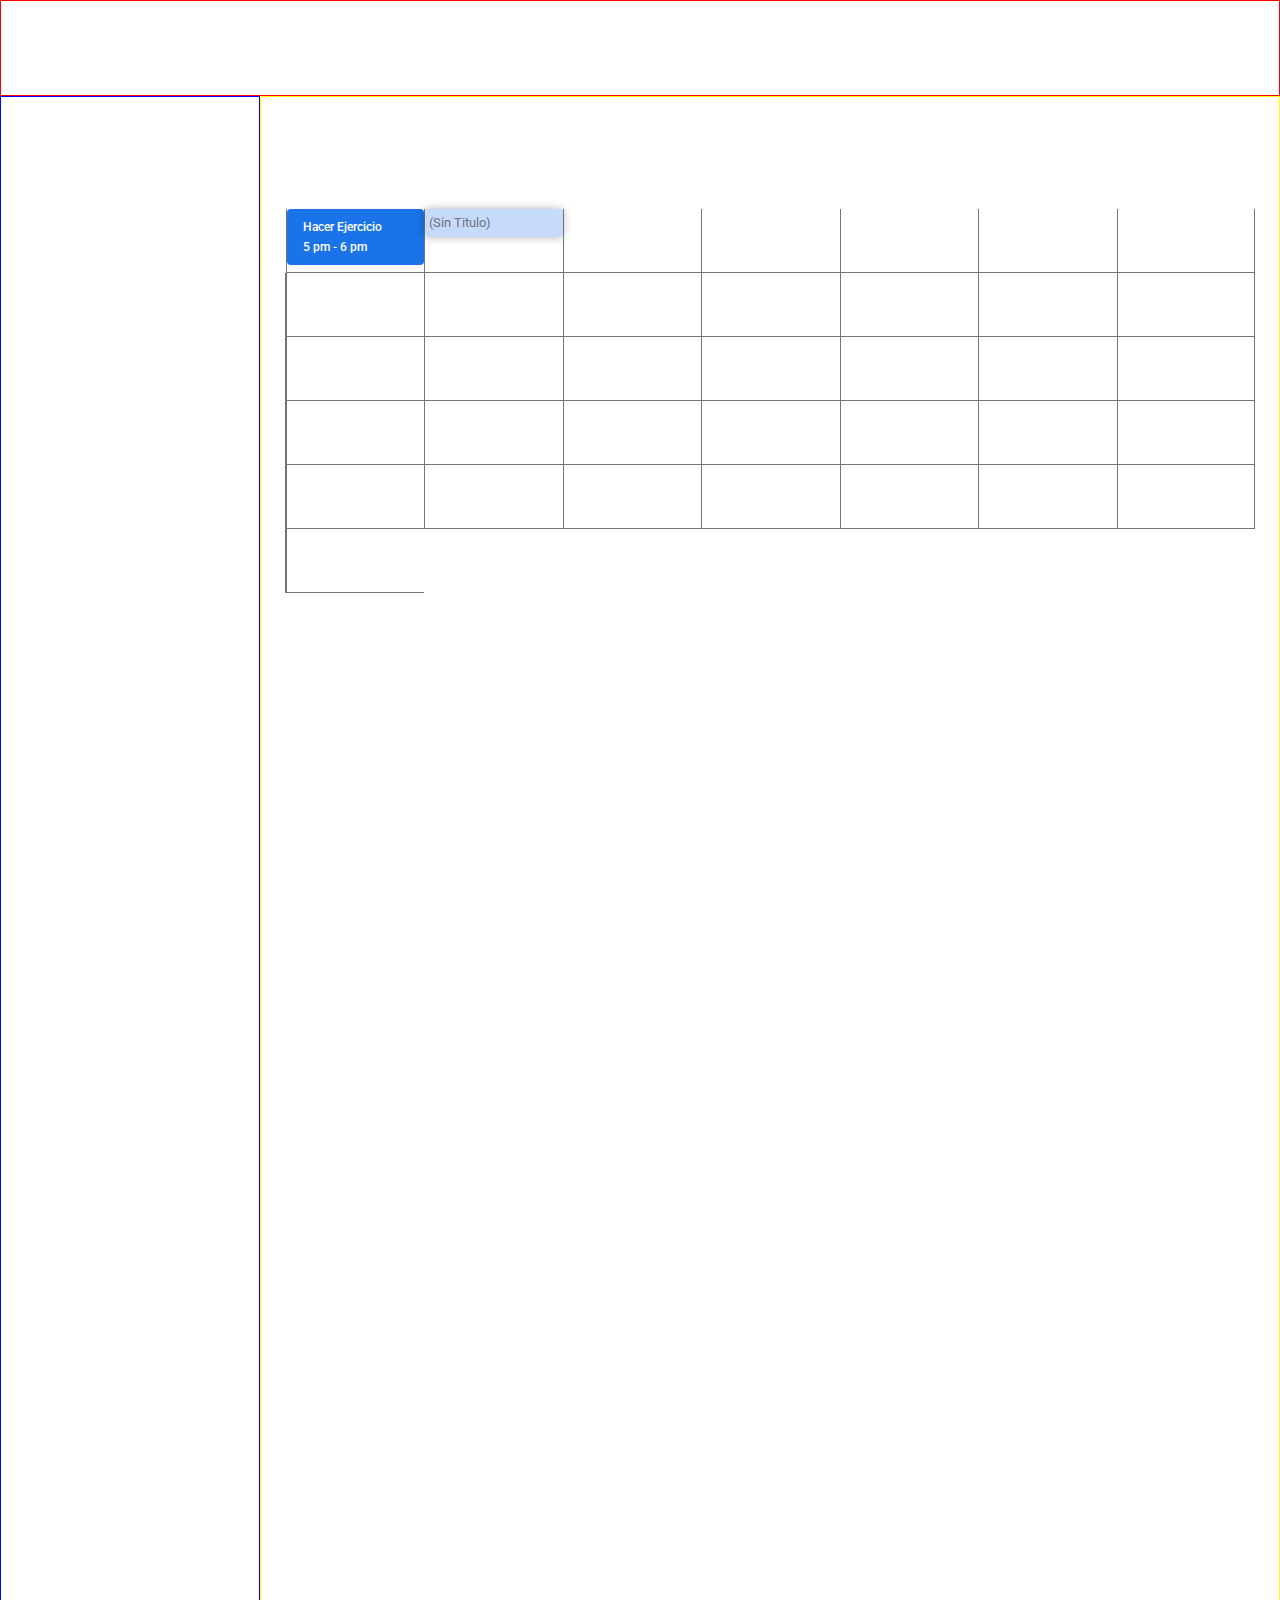
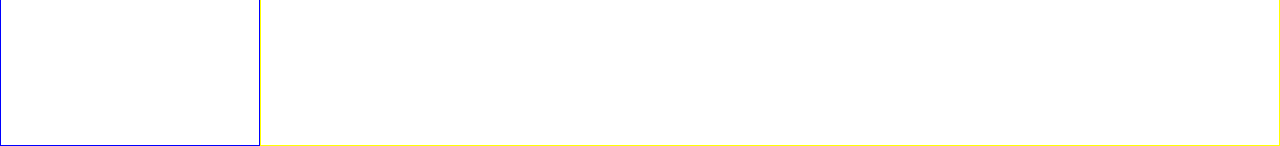
==== index.html @ 5b4d8d26 "rem" ====
<!DOCTYPE html>
<html lang="en">
<head>
  <meta charset="UTF-8">
  <meta http-equiv="X-UA-Compatible" content="IE=edge">
  <meta name="viewport" content="width=device-width, initial-scale=1.0">
  <link rel="stylesheet" href="./css/style.css">
  <link rel="preconnect" href="https://fonts.googleapis.com">
  <link rel="preconnect" href="https://fonts.gstatic.com" crossorigin>
  <link href="https://fonts.googleapis.com/css2?family=Roboto:wght@400;500&display=swap" rel="stylesheet">
  <title>Google Calendar</title>
</head>
<body>
  <div class="page">
    <header class="header"></header>
      <div class="sidebar"></div>
      <main class="calendar">
        <div class="calendar-week">
          <span></span><span></span><span></span><span></span><span></span><span></span><span></span><span></span>
          <span></span>
          <div class="taskCell">
            <div class="task" aria-label="Hacer ejercicios">
              <p>Hacer Ejercicio</p>
              <p>
                <time datetime="17:00">5 pm</time> - <time datetime="18:00"> 6 pm</time>
              </p>
            </div>
          </div>
          <div class="taskCell is-active"></div>
          <div class="taskCell"></div>
          <div class="taskCell"></div>
          <div class="taskCell"></div>
          <div class="taskCell"></div>
          <div class="taskCell"></div>
          <div class="taskCell"></div>
          <div class="taskCell"></div>
          <div class="taskCell"></div>
          <div class="taskCell"></div>
          <div class="taskCell"></div>
          <div class="taskCell"></div>
          <div class="taskCell"></div>
          <div class="taskCell"></div>
          <div class="taskCell"></div>
          <div class="taskCell"></div>
          <div class="taskCell"></div>
          <div class="taskCell"></div>
          <div class="taskCell"></div>
          <div class="taskCell"></div>
          <div class="taskCell"></div>
          <div class="taskCell"></div>
          <div class="taskCell"></div>
          <div class="taskCell"></div>
          <div class="taskCell"></div>
          <div class="taskCell"></div>
          <div class="taskCell"></div>
          <div class="taskCell"></div>
          <div class="taskCell"></div>
          <div class="taskCell"></div>
          <div class="taskCell"></div>
          <div class="taskCell"></div>
          <div class="taskCell"></div>
          <div class="taskCell"></div>
          <div class="taskCell"></div>
          <div class="taskCell"></div>
          <div class="taskCell"></div>
          <div class="taskCell"></div>
          <div class="taskCell"></div>
          <div class="taskCell"></div>
        </div>
      </main>
  </div>
</body>
</html>
---- css/style.css ----
@import url('./icons.css');
@import url('./page.css');
@import url('./global.css');
@import url('./calendar.css');
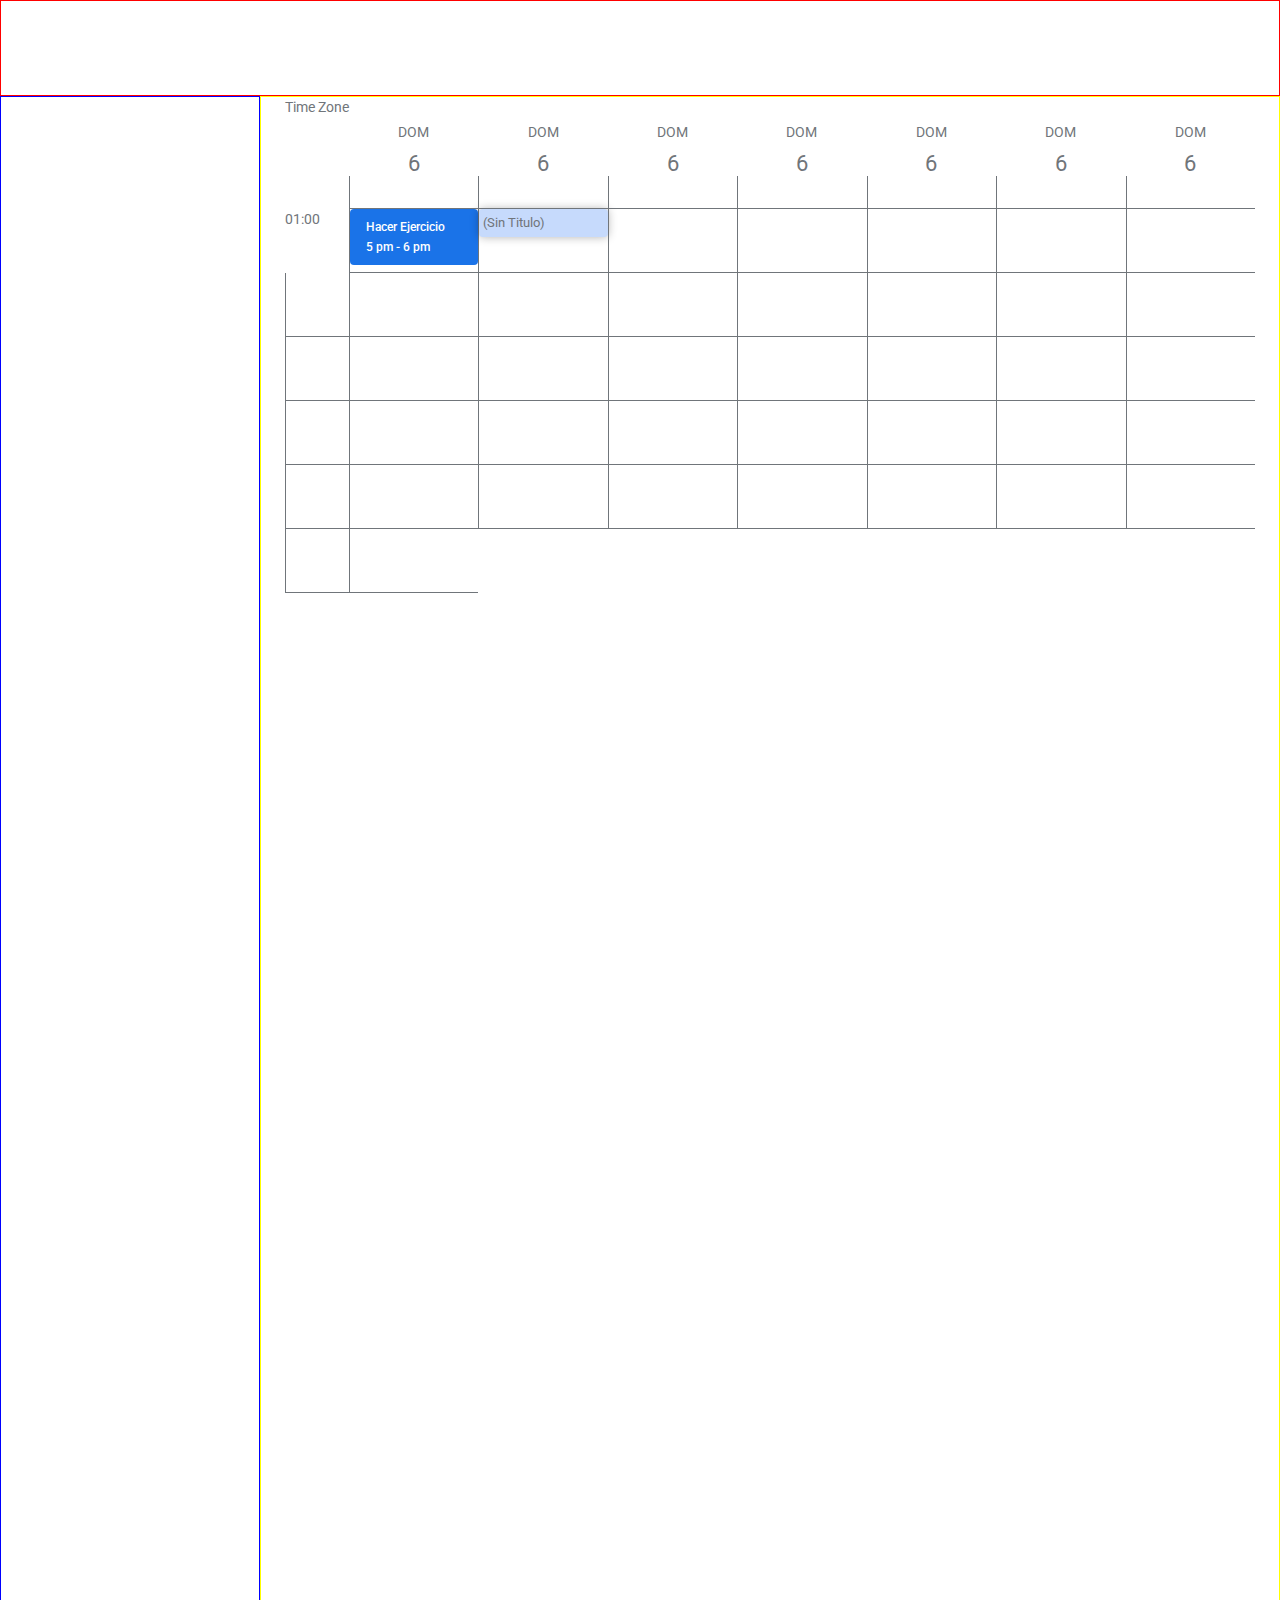
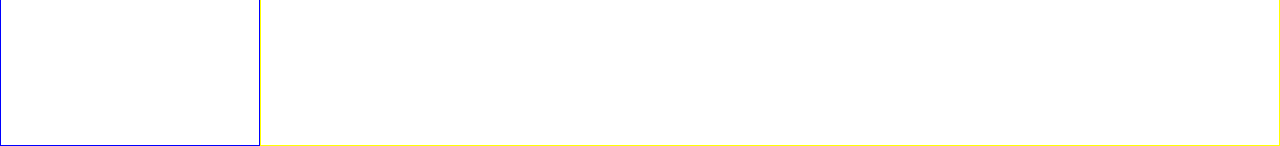
==== commit c98032dd: ":rocket:" ====
--- a/index.html
+++ b/index.html
@@ -16,9 +16,68 @@
       <div class="sidebar"></div>
       <main class="calendar">
         <div class="calendar-week">
-          <span></span><span></span><span></span><span></span><span></span><span></span><span></span><span></span>
-          <span></span>
-          <div class="taskCell">
+          <span>Time Zone</span>
+
+          <h2 class="calendarDay">
+            <a href="./calendar-by-day.html">
+              <time datetime="06-06-2021" aria-label="Domingo 06 de Junio">
+                <span>DOM</span> <br>
+                <span>6</span>
+              </time>
+            </a>
+          </h2>
+
+          <h2 class="calendarDay">
+            <a href="./calendar-by-day.html">
+              <time datetime="06-06-2021" aria-label="Domingo 06 de Junio">
+                <span>DOM</span> <br>
+                <span>6</span>
+              </time>
+            </a>
+          </h2>
+          <h2 class="calendarDay">
+            <a href="./calendar-by-day.html">
+              <time datetime="06-06-2021" aria-label="Domingo 06 de Junio">
+                <span>DOM</span> <br>
+                <span>6</span>
+              </time>
+            </a>
+          </h2>
+          <h2 class="calendarDay">
+            <a href="./calendar-by-day.html">
+              <time datetime="06-06-2021" aria-label="Domingo 06 de Junio">
+                <span>DOM</span> <br>
+                <span>6</span>
+              </time>
+            </a>
+          </h2>
+          <h2 class="calendarDay">
+            <a href="./calendar-by-day.html">
+              <time datetime="06-06-2021" aria-label="Domingo 06 de Junio">
+                <span>DOM</span> <br>
+                <span>6</span>
+              </time>
+            </a>
+          </h2>
+          <h2 class="calendarDay is">
+            <a href="./calendar-by-day.html">
+              <time datetime="06-06-2021" aria-label="Domingo 06 de Junio">
+                <span>DOM</span> <br>
+                <span>6</span>
+              </time>
+            </a>
+          </h2>
+          <h2 class="calendarDay">
+            <a href="./calendar-by-day.html">
+              <time datetime="06-06-2021" aria-label="Domingo 06 de Junio">
+                <span>DOM</span> <br>
+                <span>6</span>
+              </time>
+            </a>
+          </h2>
+
+          <span>01:00</span>
+          <div tabindex="0" class="taskCell">
             <div class="task" aria-label="Hacer ejercicios">
               <p>Hacer Ejercicio</p>
               <p>
--- a/css/style.css
+++ b/css/style.css
@@ -1,4 +1,4 @@
 @import url('./icons.css');
 @import url('./page.css');
 @import url('./global.css');
-@import url('./calendar.css');+@import url('./calendar.css');
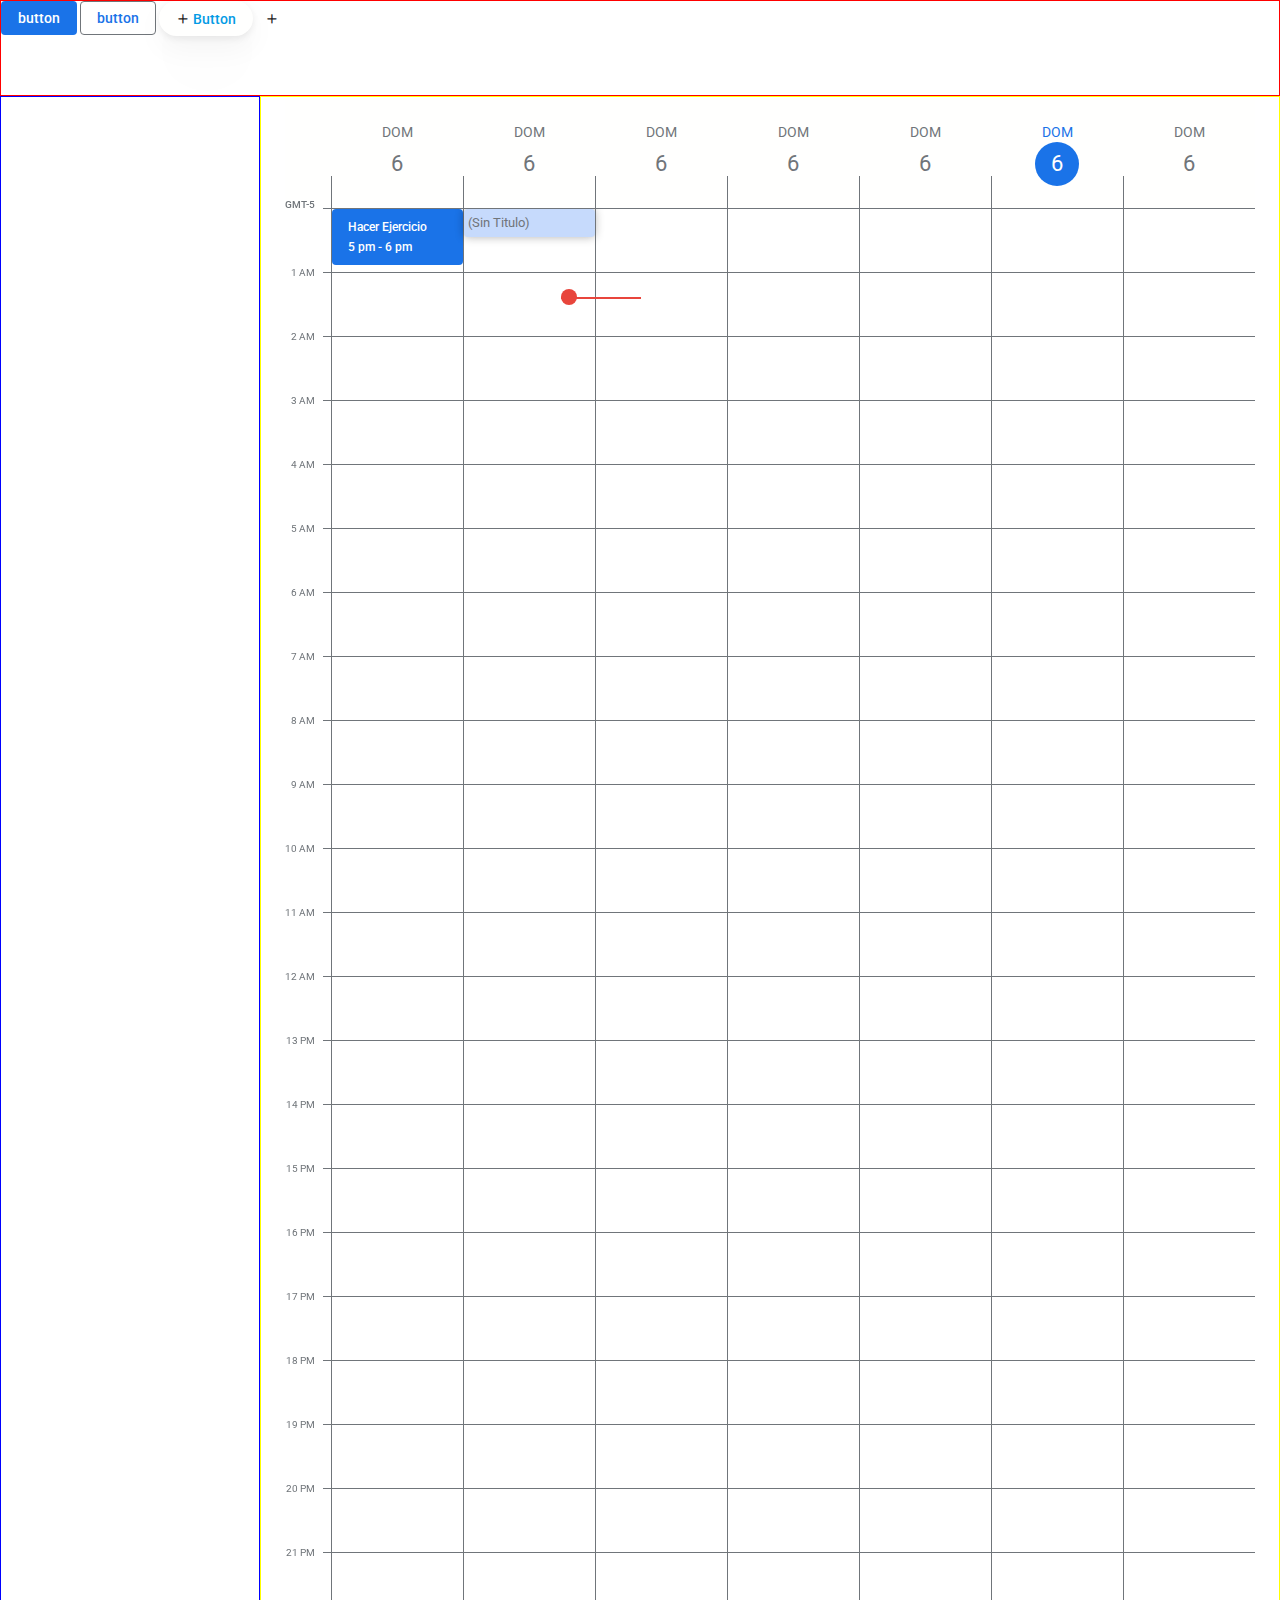
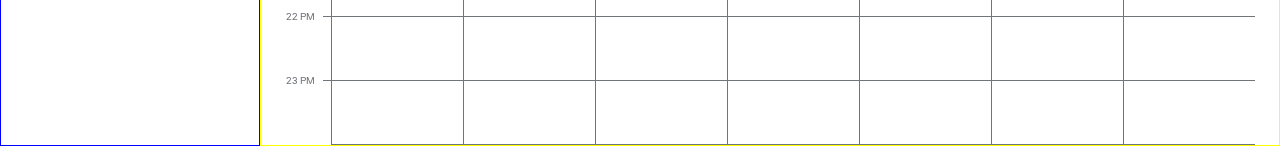
==== commit ec020358: ":seedling: button.css" ====
--- a/index.html
+++ b/index.html
@@ -12,11 +12,26 @@
 </head>
 <body>
   <div class="page">
-    <header class="header"></header>
+    <header class="header">
+      <button class="button is-primary">button</button>
+      <a class="button is-secondary" href="#">button</a>
+      <a class="button is-rounded  is-shwadown" href="#"> <i class="icon-plus"></i> <span>Button</span> </a>
+      <a class="button is-compact" href="#"><i class="icon-plus"></i></a>
+
+    </header>
       <div class="sidebar"></div>
       <main class="calendar">
+        <div class="current-time"></div>
         <div class="calendar-week">
-          <span>Time Zone</span>
+          <div class="timeZoneCell">GMT-5</div>
+          <h2 class="calendarDay">
+            <a href="./calendar-by-day.html">
+              <time datetime="06-06-2021" aria-label="Domingo 06 de Junio">
+                <span>DOM</span> <br>
+                <span>6</span>
+              </time>
+            </a>
+          </h2>
 
           <h2 class="calendarDay">
             <a href="./calendar-by-day.html">
@@ -26,57 +41,47 @@
               </time>
             </a>
           </h2>
-
-          <h2 class="calendarDay">
-            <a href="./calendar-by-day.html">
-              <time datetime="06-06-2021" aria-label="Domingo 06 de Junio">
-                <span>DOM</span> <br>
-                <span>6</span>
-              </time>
-            </a>
-          </h2>
-          <h2 class="calendarDay">
-            <a href="./calendar-by-day.html">
-              <time datetime="06-06-2021" aria-label="Domingo 06 de Junio">
-                <span>DOM</span> <br>
-                <span>6</span>
-              </time>
-            </a>
-          </h2>
-          <h2 class="calendarDay">
-            <a href="./calendar-by-day.html">
-              <time datetime="06-06-2021" aria-label="Domingo 06 de Junio">
-                <span>DOM</span> <br>
-                <span>6</span>
-              </time>
-            </a>
-          </h2>
-          <h2 class="calendarDay">
-            <a href="./calendar-by-day.html">
-              <time datetime="06-06-2021" aria-label="Domingo 06 de Junio">
-                <span>DOM</span> <br>
-                <span>6</span>
-              </time>
-            </a>
-          </h2>
-          <h2 class="calendarDay is">
-            <a href="./calendar-by-day.html">
-              <time datetime="06-06-2021" aria-label="Domingo 06 de Junio">
-                <span>DOM</span> <br>
-                <span>6</span>
-              </time>
-            </a>
-          </h2>
-          <h2 class="calendarDay">
-            <a href="./calendar-by-day.html">
-              <time datetime="06-06-2021" aria-label="Domingo 06 de Junio">
-                <span>DOM</span> <br>
-                <span>6</span>
-              </time>
-            </a>
-          </h2>
-
-          <span>01:00</span>
+          <h2 class="calendarDay">
+            <a href="./calendar-by-day.html">
+              <time datetime="06-06-2021" aria-label="Domingo 06 de Junio">
+                <span>DOM</span> <br>
+                <span>6</span>
+              </time>
+            </a>
+          </h2>
+          <h2 class="calendarDay">
+            <a href="./calendar-by-day.html">
+              <time datetime="06-06-2021" aria-label="Domingo 06 de Junio">
+                <span>DOM</span> <br>
+                <span>6</span>
+              </time>
+            </a>
+          </h2>
+          <h2 class="calendarDay">
+            <a href="./calendar-by-day.html">
+              <time datetime="06-06-2021" aria-label="Domingo 06 de Junio">
+                <span>DOM</span> <br>
+                <span>6</span>
+              </time>
+            </a>
+          </h2>
+          <h2 class="calendarDay is-selected">
+            <a href="./calendar-by-day.html">
+              <time datetime="06-06-2021" aria-label="Domingo 06 de Junio">
+                <span>DOM</span> <br>
+                <span>6</span>
+              </time>
+            </a>
+          </h2>
+          <h2 class="calendarDay">
+            <a href="./calendar-by-day.html">
+              <time datetime="06-06-2021" aria-label="Domingo 06 de Junio">
+                <span>DOM</span> <br>
+                <span>6</span>
+              </time>
+            </a>
+          </h2>
+          <span class="hourCell"></span>
           <div tabindex="0" class="taskCell">
             <div class="task" aria-label="Hacer ejercicios">
               <p>Hacer Ejercicio</p>
@@ -91,33 +96,183 @@
           <div class="taskCell"></div>
           <div class="taskCell"></div>
           <div class="taskCell"></div>
-          <div class="taskCell"></div>
-          <div class="taskCell"></div>
-          <div class="taskCell"></div>
-          <div class="taskCell"></div>
-          <div class="taskCell"></div>
-          <div class="taskCell"></div>
-          <div class="taskCell"></div>
-          <div class="taskCell"></div>
-          <div class="taskCell"></div>
-          <div class="taskCell"></div>
-          <div class="taskCell"></div>
-          <div class="taskCell"></div>
-          <div class="taskCell"></div>
-          <div class="taskCell"></div>
-          <div class="taskCell"></div>
-          <div class="taskCell"></div>
-          <div class="taskCell"></div>
-          <div class="taskCell"></div>
-          <div class="taskCell"></div>
-          <div class="taskCell"></div>
-          <div class="taskCell"></div>
-          <div class="taskCell"></div>
-          <div class="taskCell"></div>
-          <div class="taskCell"></div>
-          <div class="taskCell"></div>
-          <div class="taskCell"></div>
-          <div class="taskCell"></div>
+          <span class="hourCell">1 AM</span>
+          <div class="taskCell"></div>
+          <div class="taskCell"></div>
+          <div class="taskCell"></div>
+          <div class="taskCell"></div>
+          <div class="taskCell"></div>
+          <div class="taskCell"></div>
+          <div class="taskCell"></div>
+          <span class="hourCell">2 AM</span>
+          <div class="taskCell"></div>
+          <div class="taskCell"></div>
+          <div class="taskCell"></div>
+          <div class="taskCell"></div>
+          <div class="taskCell"></div>
+          <div class="taskCell"></div>
+          <div class="taskCell"></div>
+          <span class="hourCell">3 AM</span>
+          <div class="taskCell"></div>
+          <div class="taskCell"></div>
+          <div class="taskCell"></div>
+          <div class="taskCell"></div>
+          <div class="taskCell"></div>
+          <div class="taskCell"></div>
+          <div class="taskCell"></div>
+          <span class="hourCell">4 AM</span>
+          <div class="taskCell"></div>
+          <div class="taskCell"></div>
+          <div class="taskCell"></div>
+          <div class="taskCell"></div>
+          <div class="taskCell"></div>
+          <div class="taskCell"></div>
+          <div class="taskCell"></div>
+          <span class="hourCell">5 AM</span>
+          <div class="taskCell"></div>
+          <div class="taskCell"></div>
+          <div class="taskCell"></div>
+          <div class="taskCell"></div>
+          <div class="taskCell"></div>
+          <div class="taskCell"></div>
+          <div class="taskCell"></div>
+          <span class="hourCell">6 AM</span>
+          <div class="taskCell"></div>
+          <div class="taskCell"></div>
+          <div class="taskCell"></div>
+          <div class="taskCell"></div>
+          <div class="taskCell"></div>
+          <div class="taskCell"></div>
+          <div class="taskCell"></div>
+          <span class="hourCell">7 AM</span>
+          <div class="taskCell"></div>
+          <div class="taskCell"></div>
+          <div class="taskCell"></div>
+          <div class="taskCell"></div>
+          <div class="taskCell"></div>
+          <div class="taskCell"></div>
+          <div class="taskCell"></div>
+          <span class="hourCell">8 AM</span>
+          <div class="taskCell"></div>
+          <div class="taskCell"></div>
+          <div class="taskCell"></div>
+          <div class="taskCell"></div>
+          <div class="taskCell"></div>
+          <div class="taskCell"></div>
+          <div class="taskCell"></div>
+          <span class="hourCell">9 AM</span>
+          <div class="taskCell"></div>
+          <div class="taskCell"></div>
+          <div class="taskCell"></div>
+          <div class="taskCell"></div>
+          <div class="taskCell"></div>
+          <div class="taskCell"></div>
+          <div class="taskCell"></div>
+          <span class="hourCell">10 AM</span>
+          <div class="taskCell"></div>
+          <div class="taskCell"></div>
+          <div class="taskCell"></div>
+          <div class="taskCell"></div>
+          <div class="taskCell"></div>
+          <div class="taskCell"></div>
+          <div class="taskCell"></div>
+          <span class="hourCell">11 AM</span>
+          <div class="taskCell"></div>
+          <div class="taskCell"></div>
+          <div class="taskCell"></div>
+          <div class="taskCell"></div>
+          <div class="taskCell"></div>
+          <div class="taskCell"></div>
+          <div class="taskCell"></div>
+          <span class="hourCell">12 AM</span>
+          <div class="taskCell"></div>
+          <div class="taskCell"></div>
+          <div class="taskCell"></div>
+          <div class="taskCell"></div>
+          <div class="taskCell"></div>
+          <div class="taskCell"></div>
+          <div class="taskCell"></div>
+          <span class="hourCell">13 PM</span>
+          <div class="taskCell"></div>
+          <div class="taskCell"></div>
+          <div class="taskCell"></div>
+          <div class="taskCell"></div>
+          <div class="taskCell"></div>
+          <div class="taskCell"></div>
+          <div class="taskCell"></div>
+          <span class="hourCell">14 PM</span>
+          <div class="taskCell"></div>
+          <div class="taskCell"></div>
+          <div class="taskCell"></div>
+          <div class="taskCell"></div>
+          <div class="taskCell"></div>
+          <div class="taskCell"></div>
+          <div class="taskCell"></div>
+          <span class="hourCell">15 PM</span>
+          <div class="taskCell"></div>
+          <div class="taskCell"></div>
+          <div class="taskCell"></div>
+          <div class="taskCell"></div>
+          <div class="taskCell"></div>
+          <div class="taskCell"></div>
+          <div class="taskCell"></div>
+          <span class="hourCell">16 PM</span>
+          <div class="taskCell"></div>
+          <div class="taskCell"></div>
+          <div class="taskCell"></div>
+          <div class="taskCell"></div>
+          <div class="taskCell"></div>
+          <div class="taskCell"></div>
+          <div class="taskCell"></div>
+          <span class="hourCell">17 PM</span>
+          <div class="taskCell"></div>
+          <div class="taskCell"></div>
+          <div class="taskCell"></div>
+          <div class="taskCell"></div>
+          <div class="taskCell"></div>
+          <div class="taskCell"></div>
+          <div class="taskCell"></div>
+          <span class="hourCell">18 PM</span>
+          <div class="taskCell"></div>
+          <div class="taskCell"></div>
+          <div class="taskCell"></div>
+          <div class="taskCell"></div>
+          <div class="taskCell"></div>
+          <div class="taskCell"></div>
+          <div class="taskCell"></div>
+          <span class="hourCell">19 PM</span>
+          <div class="taskCell"></div>
+          <div class="taskCell"></div>
+          <div class="taskCell"></div>
+          <div class="taskCell"></div>
+          <div class="taskCell"></div>
+          <div class="taskCell"></div>
+          <div class="taskCell"></div>
+          <span class="hourCell">20 PM</span>
+          <div class="taskCell"></div>
+          <div class="taskCell"></div>
+          <div class="taskCell"></div>
+          <div class="taskCell"></div>
+          <div class="taskCell"></div>
+          <div class="taskCell"></div>
+          <div class="taskCell"></div>
+          <span class="hourCell">21 PM</span>
+          <div class="taskCell"></div>
+          <div class="taskCell"></div>
+          <div class="taskCell"></div>
+          <div class="taskCell"></div>
+          <div class="taskCell"></div>
+          <div class="taskCell"></div>
+          <div class="taskCell"></div>
+          <span class="hourCell">22 PM</span>
+          <div class="taskCell"></div>
+          <div class="taskCell"></div>
+          <div class="taskCell"></div>
+          <div class="taskCell"></div>
+          <div class="taskCell"></div>
+          <div class="taskCell"></div>
+          <div class="taskCell"></div>
+          <span class="hourCell">23 PM</span>
           <div class="taskCell"></div>
           <div class="taskCell"></div>
           <div class="taskCell"></div>
--- a/css/style.css
+++ b/css/style.css
@@ -2,3 +2,7 @@
 @import url('./page.css');
 @import url('./global.css');
 @import url('./calendar.css');
+@import url('./timeZoneCell.css');
+@import url('./hourCell.css');
+@import url('./current-time.css');
+@import url('./button.css');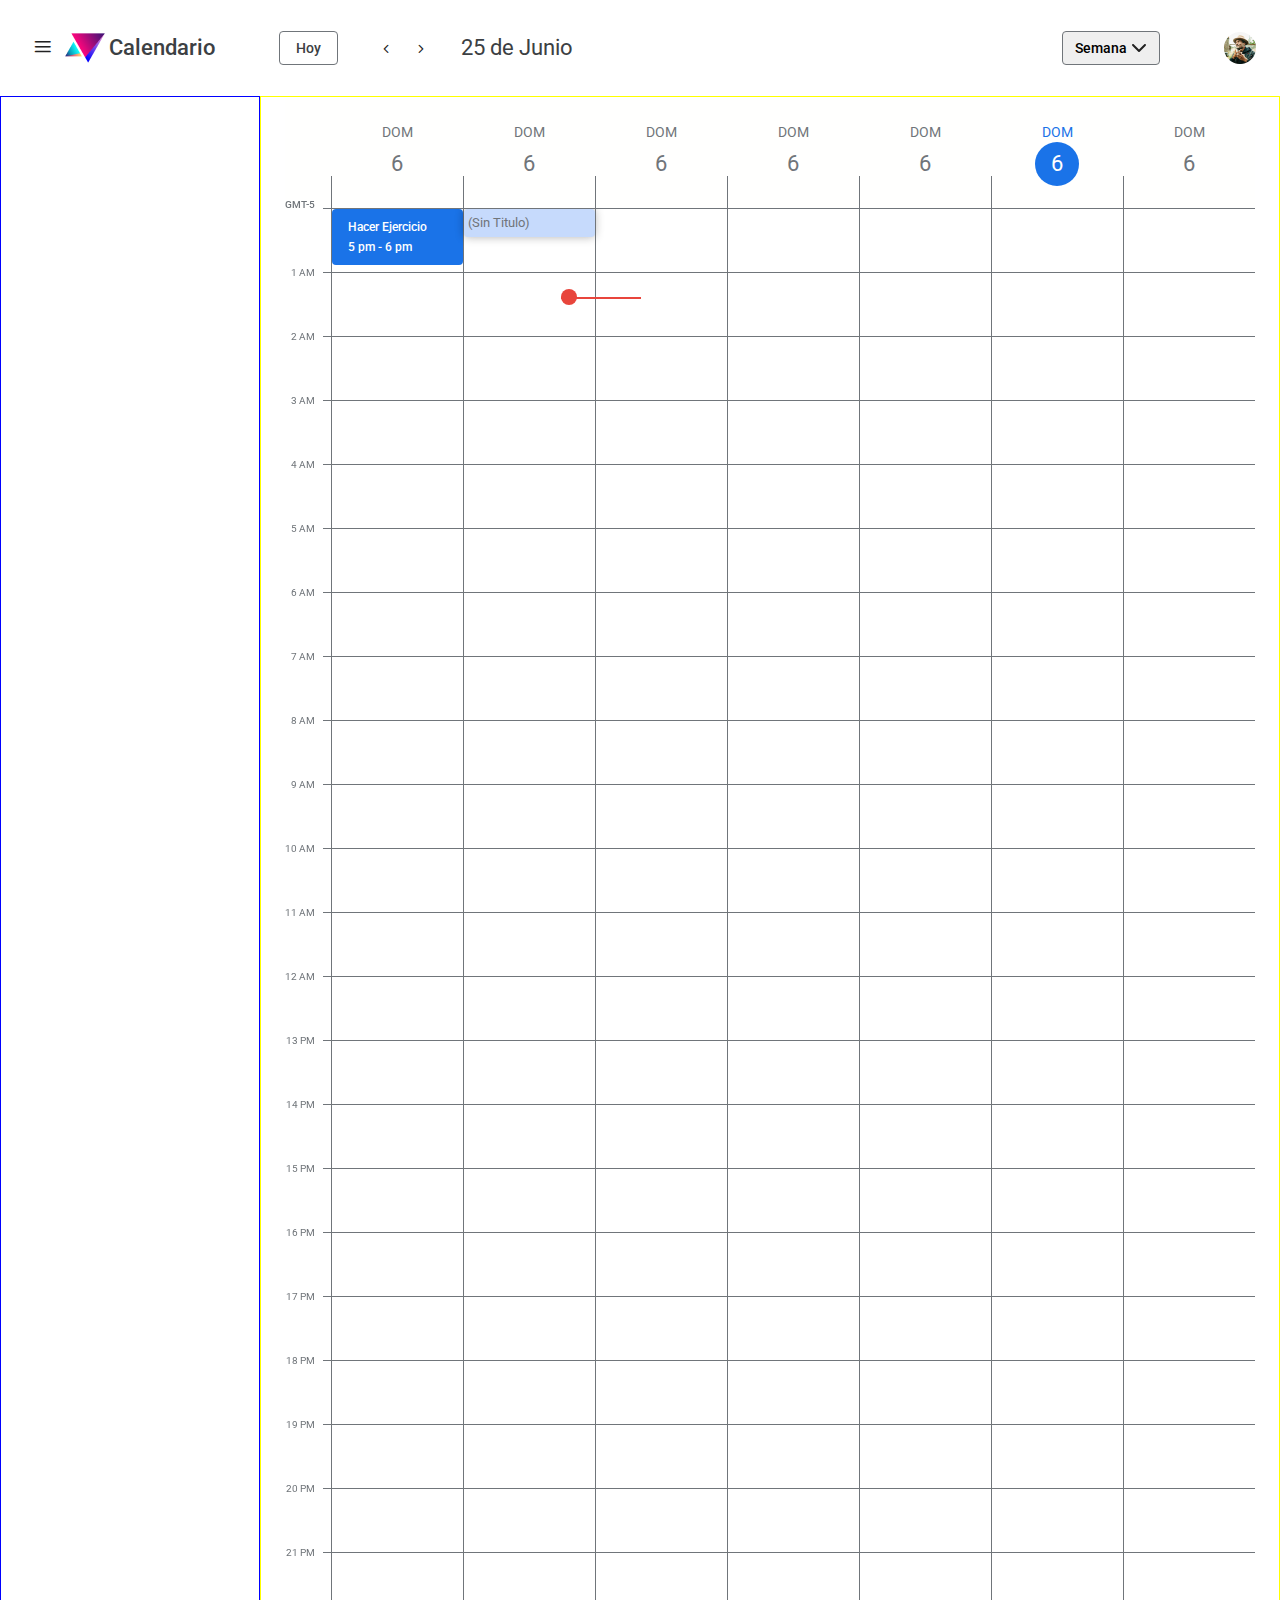
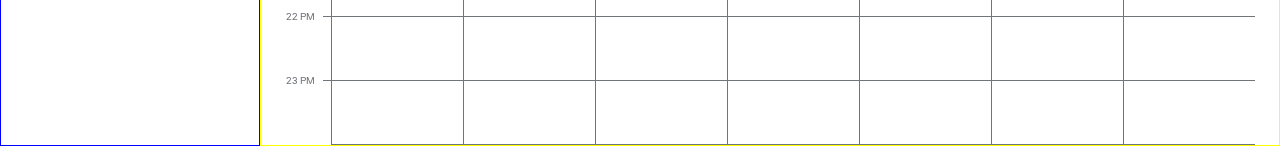
==== commit 6e0f79fe: ":bento: add header with flexbox" ====
--- a/index.html
+++ b/index.html
@@ -1,5 +1,6 @@
 <!DOCTYPE html>
 <html lang="en">
+
 <head>
   <meta charset="UTF-8">
   <meta http-equiv="X-UA-Compatible" content="IE=edge">
@@ -10,278 +11,309 @@
   <link href="https://fonts.googleapis.com/css2?family=Roboto:wght@400;500&display=swap" rel="stylesheet">
   <title>Google Calendar</title>
 </head>
+
 <body>
   <div class="page">
     <header class="header">
-      <button class="button is-primary">button</button>
-      <a class="button is-secondary" href="#">button</a>
-      <a class="button is-rounded  is-shwadown" href="#"> <i class="icon-plus"></i> <span>Button</span> </a>
-      <a class="button is-compact" href="#"><i class="icon-plus"></i></a>
-
-    </header>
-      <div class="sidebar"></div>
-      <main class="calendar">
-        <div class="current-time"></div>
-        <div class="calendar-week">
-          <div class="timeZoneCell">GMT-5</div>
-          <h2 class="calendarDay">
-            <a href="./calendar-by-day.html">
-              <time datetime="06-06-2021" aria-label="Domingo 06 de Junio">
-                <span>DOM</span> <br>
-                <span>6</span>
-              </time>
-            </a>
-          </h2>
-
-          <h2 class="calendarDay">
-            <a href="./calendar-by-day.html">
-              <time datetime="06-06-2021" aria-label="Domingo 06 de Junio">
-                <span>DOM</span> <br>
-                <span>6</span>
-              </time>
-            </a>
-          </h2>
-          <h2 class="calendarDay">
-            <a href="./calendar-by-day.html">
-              <time datetime="06-06-2021" aria-label="Domingo 06 de Junio">
-                <span>DOM</span> <br>
-                <span>6</span>
-              </time>
-            </a>
-          </h2>
-          <h2 class="calendarDay">
-            <a href="./calendar-by-day.html">
-              <time datetime="06-06-2021" aria-label="Domingo 06 de Junio">
-                <span>DOM</span> <br>
-                <span>6</span>
-              </time>
-            </a>
-          </h2>
-          <h2 class="calendarDay">
-            <a href="./calendar-by-day.html">
-              <time datetime="06-06-2021" aria-label="Domingo 06 de Junio">
-                <span>DOM</span> <br>
-                <span>6</span>
-              </time>
-            </a>
-          </h2>
-          <h2 class="calendarDay is-selected">
-            <a href="./calendar-by-day.html">
-              <time datetime="06-06-2021" aria-label="Domingo 06 de Junio">
-                <span>DOM</span> <br>
-                <span>6</span>
-              </time>
-            </a>
-          </h2>
-          <h2 class="calendarDay">
-            <a href="./calendar-by-day.html">
-              <time datetime="06-06-2021" aria-label="Domingo 06 de Junio">
-                <span>DOM</span> <br>
-                <span>6</span>
-              </time>
-            </a>
-          </h2>
-          <span class="hourCell"></span>
-          <div tabindex="0" class="taskCell">
-            <div class="task" aria-label="Hacer ejercicios">
-              <p>Hacer Ejercicio</p>
-              <p>
-                <time datetime="17:00">5 pm</time> - <time datetime="18:00"> 6 pm</time>
-              </p>
+         <div class="header-calendar-1">
+          <div class="calendar-1">
+            <button class="button is-compact"><i class="icon-hamburguer-button"></i></button>
+            <img src="./icons/logo.png" aria-current="Page" aria-label="Calendar" tabindex="-1" alt="logo de la web">
+            <h2 class="calendar-text"> Calendario</h2>
+          </div>
+
+          <div class="calendar-1-1">
+            <a class="button is-secondary" href="#">Hoy</a>
+            <div class="calendar-status">
+              <span class="calendar-status-navigation">
+                <a href="" class="button is-compact" aria-label="Siguiente semana"><i aria-hidden="true"
+                    class="icon-chevron-left">
+                  </i></a>
+                <a href="" class="button is-compact" aria-label="Semana anterior"><i aria-hidden="true"
+                    class="icon-chevron-right">
+                  </i></a>
+              </span>
+              <time class="calendar-status-actual" datetime="25-06-2021">25 de Junio</time>
             </div>
           </div>
-          <div class="taskCell is-active"></div>
-          <div class="taskCell"></div>
-          <div class="taskCell"></div>
-          <div class="taskCell"></div>
-          <div class="taskCell"></div>
-          <div class="taskCell"></div>
-          <span class="hourCell">1 AM</span>
-          <div class="taskCell"></div>
-          <div class="taskCell"></div>
-          <div class="taskCell"></div>
-          <div class="taskCell"></div>
-          <div class="taskCell"></div>
-          <div class="taskCell"></div>
-          <div class="taskCell"></div>
-          <span class="hourCell">2 AM</span>
-          <div class="taskCell"></div>
-          <div class="taskCell"></div>
-          <div class="taskCell"></div>
-          <div class="taskCell"></div>
-          <div class="taskCell"></div>
-          <div class="taskCell"></div>
-          <div class="taskCell"></div>
-          <span class="hourCell">3 AM</span>
-          <div class="taskCell"></div>
-          <div class="taskCell"></div>
-          <div class="taskCell"></div>
-          <div class="taskCell"></div>
-          <div class="taskCell"></div>
-          <div class="taskCell"></div>
-          <div class="taskCell"></div>
-          <span class="hourCell">4 AM</span>
-          <div class="taskCell"></div>
-          <div class="taskCell"></div>
-          <div class="taskCell"></div>
-          <div class="taskCell"></div>
-          <div class="taskCell"></div>
-          <div class="taskCell"></div>
-          <div class="taskCell"></div>
-          <span class="hourCell">5 AM</span>
-          <div class="taskCell"></div>
-          <div class="taskCell"></div>
-          <div class="taskCell"></div>
-          <div class="taskCell"></div>
-          <div class="taskCell"></div>
-          <div class="taskCell"></div>
-          <div class="taskCell"></div>
-          <span class="hourCell">6 AM</span>
-          <div class="taskCell"></div>
-          <div class="taskCell"></div>
-          <div class="taskCell"></div>
-          <div class="taskCell"></div>
-          <div class="taskCell"></div>
-          <div class="taskCell"></div>
-          <div class="taskCell"></div>
-          <span class="hourCell">7 AM</span>
-          <div class="taskCell"></div>
-          <div class="taskCell"></div>
-          <div class="taskCell"></div>
-          <div class="taskCell"></div>
-          <div class="taskCell"></div>
-          <div class="taskCell"></div>
-          <div class="taskCell"></div>
-          <span class="hourCell">8 AM</span>
-          <div class="taskCell"></div>
-          <div class="taskCell"></div>
-          <div class="taskCell"></div>
-          <div class="taskCell"></div>
-          <div class="taskCell"></div>
-          <div class="taskCell"></div>
-          <div class="taskCell"></div>
-          <span class="hourCell">9 AM</span>
-          <div class="taskCell"></div>
-          <div class="taskCell"></div>
-          <div class="taskCell"></div>
-          <div class="taskCell"></div>
-          <div class="taskCell"></div>
-          <div class="taskCell"></div>
-          <div class="taskCell"></div>
-          <span class="hourCell">10 AM</span>
-          <div class="taskCell"></div>
-          <div class="taskCell"></div>
-          <div class="taskCell"></div>
-          <div class="taskCell"></div>
-          <div class="taskCell"></div>
-          <div class="taskCell"></div>
-          <div class="taskCell"></div>
-          <span class="hourCell">11 AM</span>
-          <div class="taskCell"></div>
-          <div class="taskCell"></div>
-          <div class="taskCell"></div>
-          <div class="taskCell"></div>
-          <div class="taskCell"></div>
-          <div class="taskCell"></div>
-          <div class="taskCell"></div>
-          <span class="hourCell">12 AM</span>
-          <div class="taskCell"></div>
-          <div class="taskCell"></div>
-          <div class="taskCell"></div>
-          <div class="taskCell"></div>
-          <div class="taskCell"></div>
-          <div class="taskCell"></div>
-          <div class="taskCell"></div>
-          <span class="hourCell">13 PM</span>
-          <div class="taskCell"></div>
-          <div class="taskCell"></div>
-          <div class="taskCell"></div>
-          <div class="taskCell"></div>
-          <div class="taskCell"></div>
-          <div class="taskCell"></div>
-          <div class="taskCell"></div>
-          <span class="hourCell">14 PM</span>
-          <div class="taskCell"></div>
-          <div class="taskCell"></div>
-          <div class="taskCell"></div>
-          <div class="taskCell"></div>
-          <div class="taskCell"></div>
-          <div class="taskCell"></div>
-          <div class="taskCell"></div>
-          <span class="hourCell">15 PM</span>
-          <div class="taskCell"></div>
-          <div class="taskCell"></div>
-          <div class="taskCell"></div>
-          <div class="taskCell"></div>
-          <div class="taskCell"></div>
-          <div class="taskCell"></div>
-          <div class="taskCell"></div>
-          <span class="hourCell">16 PM</span>
-          <div class="taskCell"></div>
-          <div class="taskCell"></div>
-          <div class="taskCell"></div>
-          <div class="taskCell"></div>
-          <div class="taskCell"></div>
-          <div class="taskCell"></div>
-          <div class="taskCell"></div>
-          <span class="hourCell">17 PM</span>
-          <div class="taskCell"></div>
-          <div class="taskCell"></div>
-          <div class="taskCell"></div>
-          <div class="taskCell"></div>
-          <div class="taskCell"></div>
-          <div class="taskCell"></div>
-          <div class="taskCell"></div>
-          <span class="hourCell">18 PM</span>
-          <div class="taskCell"></div>
-          <div class="taskCell"></div>
-          <div class="taskCell"></div>
-          <div class="taskCell"></div>
-          <div class="taskCell"></div>
-          <div class="taskCell"></div>
-          <div class="taskCell"></div>
-          <span class="hourCell">19 PM</span>
-          <div class="taskCell"></div>
-          <div class="taskCell"></div>
-          <div class="taskCell"></div>
-          <div class="taskCell"></div>
-          <div class="taskCell"></div>
-          <div class="taskCell"></div>
-          <div class="taskCell"></div>
-          <span class="hourCell">20 PM</span>
-          <div class="taskCell"></div>
-          <div class="taskCell"></div>
-          <div class="taskCell"></div>
-          <div class="taskCell"></div>
-          <div class="taskCell"></div>
-          <div class="taskCell"></div>
-          <div class="taskCell"></div>
-          <span class="hourCell">21 PM</span>
-          <div class="taskCell"></div>
-          <div class="taskCell"></div>
-          <div class="taskCell"></div>
-          <div class="taskCell"></div>
-          <div class="taskCell"></div>
-          <div class="taskCell"></div>
-          <div class="taskCell"></div>
-          <span class="hourCell">22 PM</span>
-          <div class="taskCell"></div>
-          <div class="taskCell"></div>
-          <div class="taskCell"></div>
-          <div class="taskCell"></div>
-          <div class="taskCell"></div>
-          <div class="taskCell"></div>
-          <div class="taskCell"></div>
-          <span class="hourCell">23 PM</span>
-          <div class="taskCell"></div>
-          <div class="taskCell"></div>
-          <div class="taskCell"></div>
-          <div class="taskCell"></div>
-          <div class="taskCell"></div>
-          <div class="taskCell"></div>
-          <div class="taskCell"></div>
+         </div>
+
+
+        <div class="calendar-group-2">
+          <select class="select" name="" id="">
+            <option value="" selected>Semana</option>
+            <option value="">Dia</option>
+          </select>
+          <img src="./icons/user.png" alt="">
         </div>
-      </main>
+
+
+
+    </header>
+    <div class="sidebar"></div>
+    <main class="calendar">
+      <div class="current-time"></div>
+      <div class="calendar-week">
+        <div class="timeZoneCell">GMT-5</div>
+        <h2 class="calendarDay">
+          <a href="./calendar-by-day.html">
+            <time datetime="06-06-2021" aria-label="Domingo 06 de Junio">
+              <span>DOM</span> <br>
+              <span>6</span>
+            </time>
+          </a>
+        </h2>
+
+        <h2 class="calendarDay">
+          <a href="./calendar-by-day.html">
+            <time datetime="06-06-2021" aria-label="Domingo 06 de Junio">
+              <span>DOM</span> <br>
+              <span>6</span>
+            </time>
+          </a>
+        </h2>
+        <h2 class="calendarDay">
+          <a href="./calendar-by-day.html">
+            <time datetime="06-06-2021" aria-label="Domingo 06 de Junio">
+              <span>DOM</span> <br>
+              <span>6</span>
+            </time>
+          </a>
+        </h2>
+        <h2 class="calendarDay">
+          <a href="./calendar-by-day.html">
+            <time datetime="06-06-2021" aria-label="Domingo 06 de Junio">
+              <span>DOM</span> <br>
+              <span>6</span>
+            </time>
+          </a>
+        </h2>
+        <h2 class="calendarDay">
+          <a href="./calendar-by-day.html">
+            <time datetime="06-06-2021" aria-label="Domingo 06 de Junio">
+              <span>DOM</span> <br>
+              <span>6</span>
+            </time>
+          </a>
+        </h2>
+        <h2 class="calendarDay is-selected">
+          <a href="./calendar-by-day.html">
+            <time datetime="06-06-2021" aria-label="Domingo 06 de Junio">
+              <span>DOM</span> <br>
+              <span>6</span>
+            </time>
+          </a>
+        </h2>
+        <h2 class="calendarDay">
+          <a href="./calendar-by-day.html">
+            <time datetime="06-06-2021" aria-label="Domingo 06 de Junio">
+              <span>DOM</span> <br>
+              <span>6</span>
+            </time>
+          </a>
+        </h2>
+        <span class="hourCell"></span>
+        <div tabindex="0" class="taskCell">
+          <div class="task" aria-label="Hacer ejercicios">
+            <p>Hacer Ejercicio</p>
+            <p>
+              <time datetime="17:00">5 pm</time> - <time datetime="18:00"> 6 pm</time>
+            </p>
+          </div>
+        </div>
+        <div class="taskCell is-active"></div>
+        <div class="taskCell"></div>
+        <div class="taskCell"></div>
+        <div class="taskCell"></div>
+        <div class="taskCell"></div>
+        <div class="taskCell"></div>
+        <span class="hourCell">1 AM</span>
+        <div class="taskCell"></div>
+        <div class="taskCell"></div>
+        <div class="taskCell"></div>
+        <div class="taskCell"></div>
+        <div class="taskCell"></div>
+        <div class="taskCell"></div>
+        <div class="taskCell"></div>
+        <span class="hourCell">2 AM</span>
+        <div class="taskCell"></div>
+        <div class="taskCell"></div>
+        <div class="taskCell"></div>
+        <div class="taskCell"></div>
+        <div class="taskCell"></div>
+        <div class="taskCell"></div>
+        <div class="taskCell"></div>
+        <span class="hourCell">3 AM</span>
+        <div class="taskCell"></div>
+        <div class="taskCell"></div>
+        <div class="taskCell"></div>
+        <div class="taskCell"></div>
+        <div class="taskCell"></div>
+        <div class="taskCell"></div>
+        <div class="taskCell"></div>
+        <span class="hourCell">4 AM</span>
+        <div class="taskCell"></div>
+        <div class="taskCell"></div>
+        <div class="taskCell"></div>
+        <div class="taskCell"></div>
+        <div class="taskCell"></div>
+        <div class="taskCell"></div>
+        <div class="taskCell"></div>
+        <span class="hourCell">5 AM</span>
+        <div class="taskCell"></div>
+        <div class="taskCell"></div>
+        <div class="taskCell"></div>
+        <div class="taskCell"></div>
+        <div class="taskCell"></div>
+        <div class="taskCell"></div>
+        <div class="taskCell"></div>
+        <span class="hourCell">6 AM</span>
+        <div class="taskCell"></div>
+        <div class="taskCell"></div>
+        <div class="taskCell"></div>
+        <div class="taskCell"></div>
+        <div class="taskCell"></div>
+        <div class="taskCell"></div>
+        <div class="taskCell"></div>
+        <span class="hourCell">7 AM</span>
+        <div class="taskCell"></div>
+        <div class="taskCell"></div>
+        <div class="taskCell"></div>
+        <div class="taskCell"></div>
+        <div class="taskCell"></div>
+        <div class="taskCell"></div>
+        <div class="taskCell"></div>
+        <span class="hourCell">8 AM</span>
+        <div class="taskCell"></div>
+        <div class="taskCell"></div>
+        <div class="taskCell"></div>
+        <div class="taskCell"></div>
+        <div class="taskCell"></div>
+        <div class="taskCell"></div>
+        <div class="taskCell"></div>
+        <span class="hourCell">9 AM</span>
+        <div class="taskCell"></div>
+        <div class="taskCell"></div>
+        <div class="taskCell"></div>
+        <div class="taskCell"></div>
+        <div class="taskCell"></div>
+        <div class="taskCell"></div>
+        <div class="taskCell"></div>
+        <span class="hourCell">10 AM</span>
+        <div class="taskCell"></div>
+        <div class="taskCell"></div>
+        <div class="taskCell"></div>
+        <div class="taskCell"></div>
+        <div class="taskCell"></div>
+        <div class="taskCell"></div>
+        <div class="taskCell"></div>
+        <span class="hourCell">11 AM</span>
+        <div class="taskCell"></div>
+        <div class="taskCell"></div>
+        <div class="taskCell"></div>
+        <div class="taskCell"></div>
+        <div class="taskCell"></div>
+        <div class="taskCell"></div>
+        <div class="taskCell"></div>
+        <span class="hourCell">12 AM</span>
+        <div class="taskCell"></div>
+        <div class="taskCell"></div>
+        <div class="taskCell"></div>
+        <div class="taskCell"></div>
+        <div class="taskCell"></div>
+        <div class="taskCell"></div>
+        <div class="taskCell"></div>
+        <span class="hourCell">13 PM</span>
+        <div class="taskCell"></div>
+        <div class="taskCell"></div>
+        <div class="taskCell"></div>
+        <div class="taskCell"></div>
+        <div class="taskCell"></div>
+        <div class="taskCell"></div>
+        <div class="taskCell"></div>
+        <span class="hourCell">14 PM</span>
+        <div class="taskCell"></div>
+        <div class="taskCell"></div>
+        <div class="taskCell"></div>
+        <div class="taskCell"></div>
+        <div class="taskCell"></div>
+        <div class="taskCell"></div>
+        <div class="taskCell"></div>
+        <span class="hourCell">15 PM</span>
+        <div class="taskCell"></div>
+        <div class="taskCell"></div>
+        <div class="taskCell"></div>
+        <div class="taskCell"></div>
+        <div class="taskCell"></div>
+        <div class="taskCell"></div>
+        <div class="taskCell"></div>
+        <span class="hourCell">16 PM</span>
+        <div class="taskCell"></div>
+        <div class="taskCell"></div>
+        <div class="taskCell"></div>
+        <div class="taskCell"></div>
+        <div class="taskCell"></div>
+        <div class="taskCell"></div>
+        <div class="taskCell"></div>
+        <span class="hourCell">17 PM</span>
+        <div class="taskCell"></div>
+        <div class="taskCell"></div>
+        <div class="taskCell"></div>
+        <div class="taskCell"></div>
+        <div class="taskCell"></div>
+        <div class="taskCell"></div>
+        <div class="taskCell"></div>
+        <span class="hourCell">18 PM</span>
+        <div class="taskCell"></div>
+        <div class="taskCell"></div>
+        <div class="taskCell"></div>
+        <div class="taskCell"></div>
+        <div class="taskCell"></div>
+        <div class="taskCell"></div>
+        <div class="taskCell"></div>
+        <span class="hourCell">19 PM</span>
+        <div class="taskCell"></div>
+        <div class="taskCell"></div>
+        <div class="taskCell"></div>
+        <div class="taskCell"></div>
+        <div class="taskCell"></div>
+        <div class="taskCell"></div>
+        <div class="taskCell"></div>
+        <span class="hourCell">20 PM</span>
+        <div class="taskCell"></div>
+        <div class="taskCell"></div>
+        <div class="taskCell"></div>
+        <div class="taskCell"></div>
+        <div class="taskCell"></div>
+        <div class="taskCell"></div>
+        <div class="taskCell"></div>
+        <span class="hourCell">21 PM</span>
+        <div class="taskCell"></div>
+        <div class="taskCell"></div>
+        <div class="taskCell"></div>
+        <div class="taskCell"></div>
+        <div class="taskCell"></div>
+        <div class="taskCell"></div>
+        <div class="taskCell"></div>
+        <span class="hourCell">22 PM</span>
+        <div class="taskCell"></div>
+        <div class="taskCell"></div>
+        <div class="taskCell"></div>
+        <div class="taskCell"></div>
+        <div class="taskCell"></div>
+        <div class="taskCell"></div>
+        <div class="taskCell"></div>
+        <span class="hourCell">23 PM</span>
+        <div class="taskCell"></div>
+        <div class="taskCell"></div>
+        <div class="taskCell"></div>
+        <div class="taskCell"></div>
+        <div class="taskCell"></div>
+        <div class="taskCell"></div>
+        <div class="taskCell"></div>
+      </div>
+    </main>
   </div>
 </body>
+
 </html>--- a/css/style.css
+++ b/css/style.css
@@ -5,4 +5,7 @@
 @import url('./timeZoneCell.css');
 @import url('./hourCell.css');
 @import url('./current-time.css');
-@import url('./button.css');+@import url('./button.css');
+@import url('./select.css');
+@import url('./calendar-status.css');
+@import url('./header-calendar.css');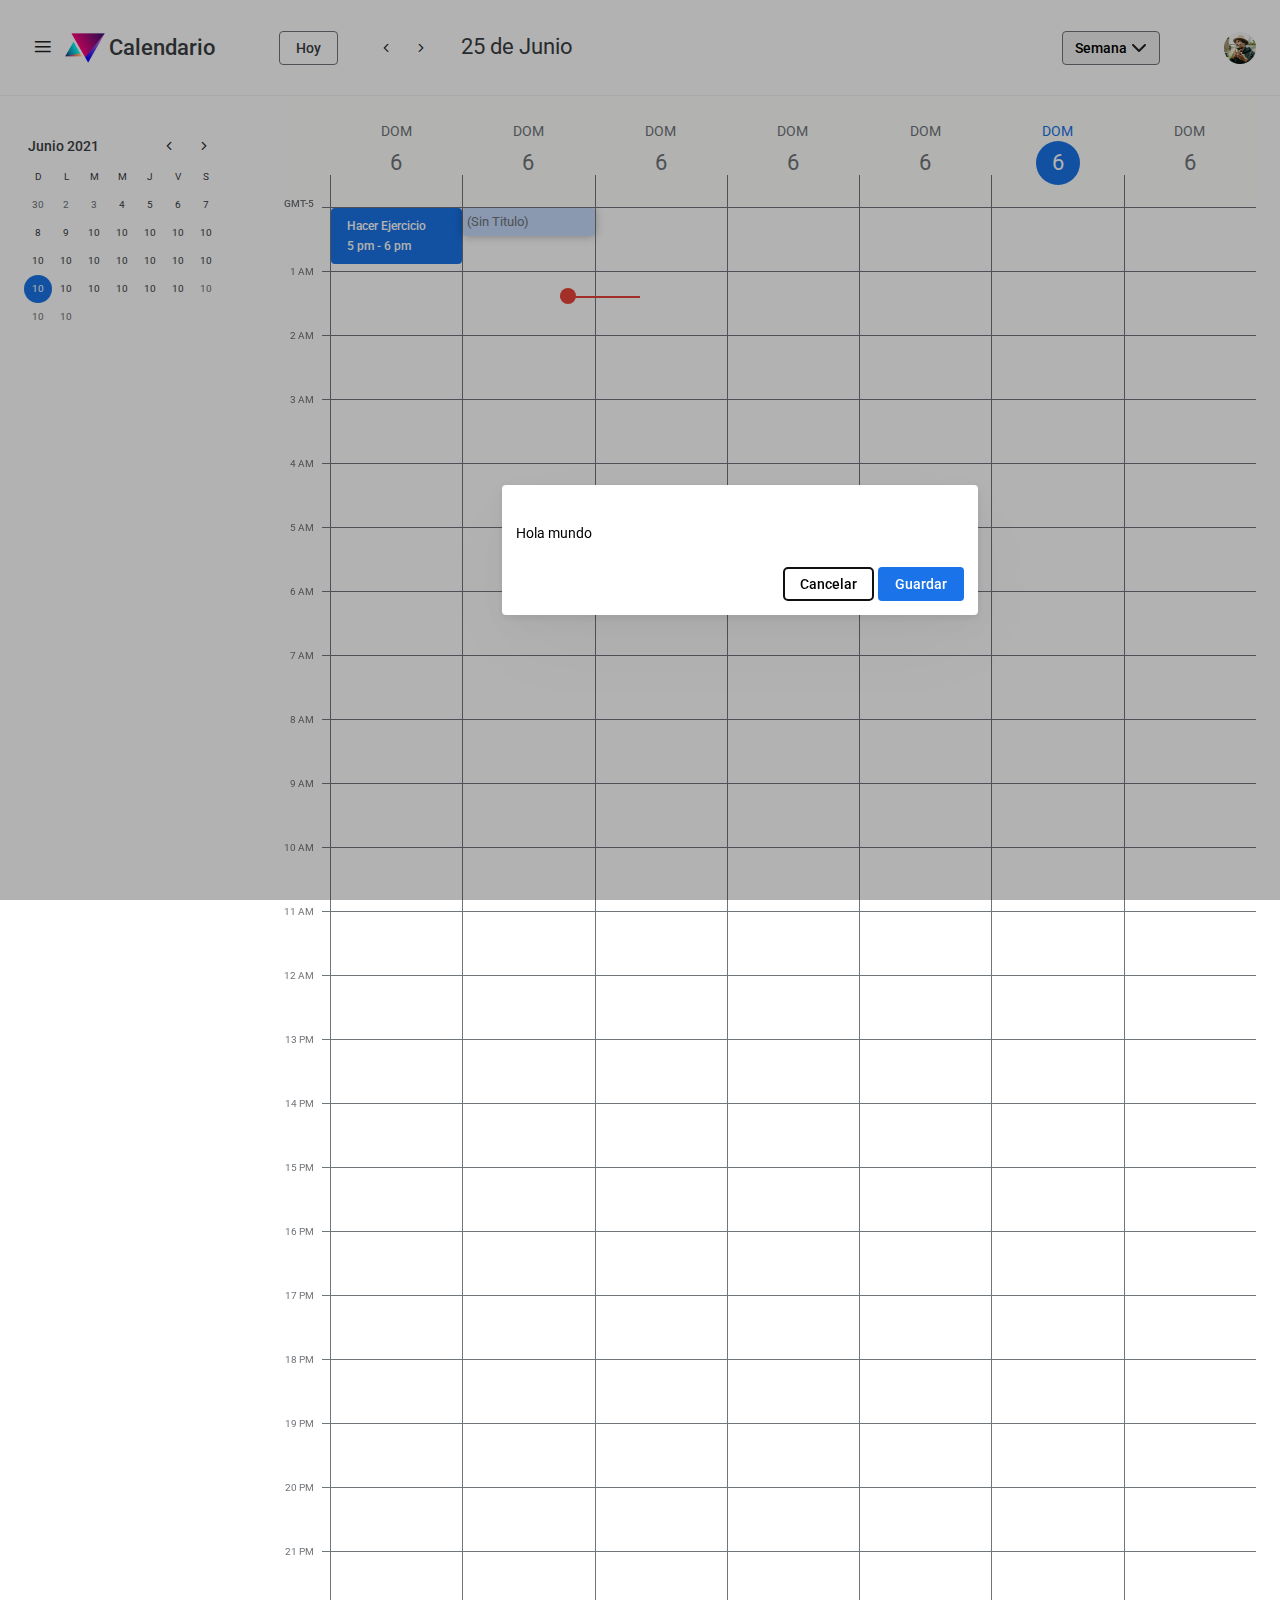
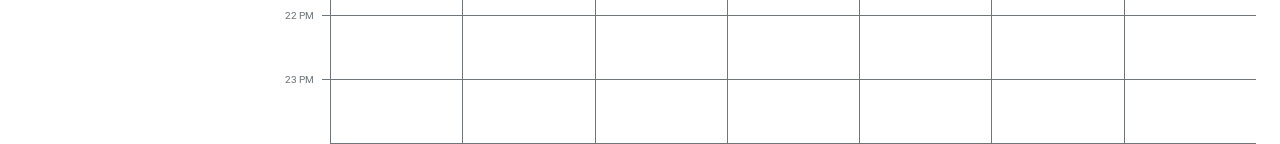
==== commit 93e86a2c: ":green_heart: modal" ====
--- a/index.html
+++ b/index.html
@@ -50,7 +50,63 @@
 
 
     </header>
-    <div class="sidebar"></div>
+    <div class="sidebar">
+      <div class="mini-calendar" aria-label="Calendario">
+        <div class="mini-calendar-status">
+          <time class="mini-calendar-days" datetime="2021-06">Junio 2021</time>
+
+          <div class="mini-calendar-navigation">
+            <a href="" class="button is-compact" aria-label="Siguiente semana"><i aria-hidden="true" class="icon-chevron-left">
+              </i></a>
+            <a href="" class="button is-compact" aria-label="Semana anterior"><i aria-hidden="true" class="icon-chevron-right">
+              </i></a>
+          </div>
+
+        </div>
+        <div class="mini-calendar-header">
+          <div class="mini-calendar-week-day">D</div>
+          <div class="mini-calendar-week-day">L</div>
+          <div class="mini-calendar-week-day">M</div>
+          <div class="mini-calendar-week-day">M</div>
+          <div class="mini-calendar-week-day">J</div>
+          <div class="mini-calendar-week-day">V</div>
+          <div class="mini-calendar-week-day">S</div>
+        </div>
+        <div class="mini-calendar-month">
+            <div class="mini-calendar-day is-inactive">30</div>
+            <div class="mini-calendar-day is-inactive ">2</div>
+            <div class="mini-calendar-day is-inactive">3</div>
+            <div class="mini-calendar-day">4</div>
+            <div class="mini-calendar-day">5</div>
+            <div class="mini-calendar-day">6</div>
+            <div class="mini-calendar-day">7</div>
+            <div class="mini-calendar-day">8</div>
+            <div class="mini-calendar-day">9</div>
+            <div class="mini-calendar-day">10</div>
+            <div class="mini-calendar-day">10</div>
+            <div class="mini-calendar-day">10</div>
+            <div class="mini-calendar-day">10</div>
+            <div class="mini-calendar-day">10</div>
+            <div class="mini-calendar-day">10</div>
+            <div class="mini-calendar-day">10</div>
+            <div class="mini-calendar-day">10</div>
+            <div class="mini-calendar-day">10</div>
+            <div class="mini-calendar-day">10</div>
+            <div class="mini-calendar-day">10</div>
+            <div class="mini-calendar-day">10</div>
+            <div class="mini-calendar-day is-selected-calendar">10</div>
+            <div class="mini-calendar-day">10</div>
+            <div class="mini-calendar-day">10</div>
+            <div class="mini-calendar-day">10</div>
+            <div class="mini-calendar-day">10</div>
+            <div class="mini-calendar-day">10</div>
+            <div class="mini-calendar-day is-inactive">10</div>
+            <div class="mini-calendar-day is-inactive">10</div>
+            <div class="mini-calendar-day is-inactive">10</div>
+        </div>
+
+      </div>
+    </div>
     <main class="calendar">
       <div class="current-time"></div>
       <div class="calendar-week">
@@ -314,6 +370,21 @@
       </div>
     </main>
   </div>
+  <dialog  class="modal">
+    <form action="">
+
+    </form>
+    Hola mundo
+    <div class="modal-actions">
+      <button class="button">Cancelar</button>
+      <button class="button is-primary">Guardar</button>
+    </div>
+  </dialog>
+
+  <script>
+
+     document.querySelector('.modal').showModal();
+  </script>
 </body>
 
 </html>--- a/css/style.css
+++ b/css/style.css
@@ -8,4 +8,6 @@
 @import url('./button.css');
 @import url('./select.css');
 @import url('./calendar-status.css');
-@import url('./header-calendar.css');+@import url('./header-calendar.css');
+@import url('./mini-calendar.css');
+@import url('./modal.css');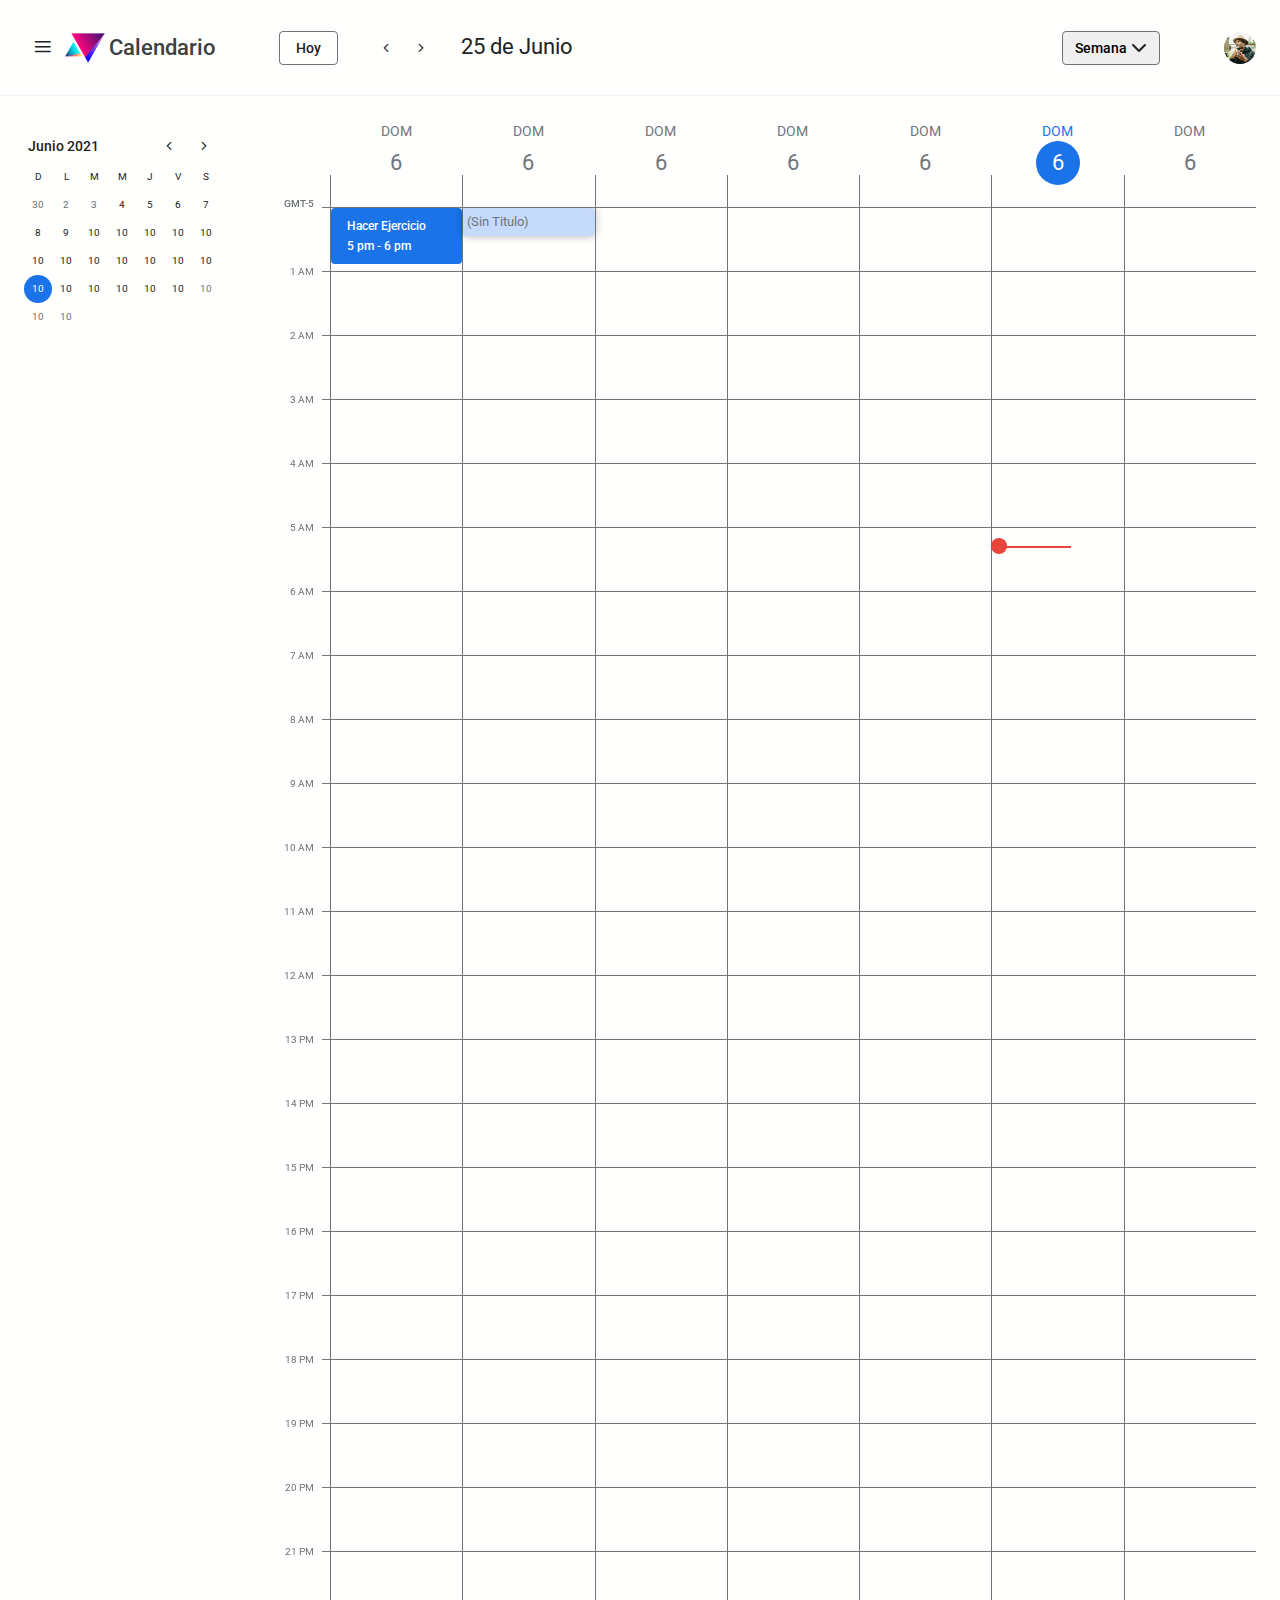
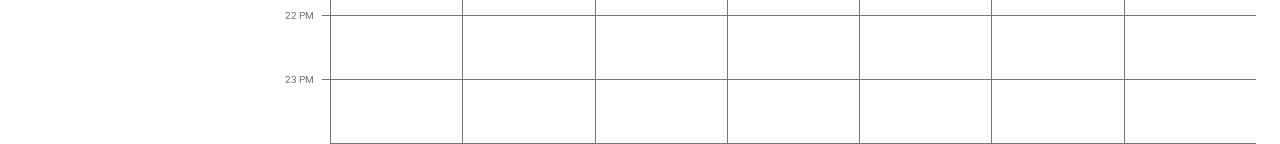
==== commit f4419ee2: ":apple:  end" ====
--- a/index.html
+++ b/index.html
@@ -371,20 +371,63 @@
     </main>
   </div>
   <dialog  class="modal">
-    <form action="">
-
+    <form>
+       <div class="input is-outstanding">
+         <div class="input-body">
+           <input required name="title" type="text" placeholder="Design Meet">
+         </div>
+       </div>
+      <div class="input">
+        <i class="icon-clock"></i>
+        <div class="input-body">
+          <input type="date">
+          <input type="time">
+          <input type="time">
+        </div>
+      </div>
+
+      <div class="input">
+        <i class="icon-users"></i>
+        <div class="input-body">
+          <input type="text" name="gess" list="gessts" placeholder="Agregar invitados">
+          <datalist id="gessts">
+            <option value="Juena"></option>
+            <option value="Leo"></option>
+            <option value="Mnatequilla"></option>
+          </datalist>
+        </div>
+      </div>
+
+      <div class="input">
+        <i class="icon-gps"></i>
+         <div class="input-body">
+          <input type="text" placeholder="Agregar lugar">
+         </div>
+
+      </div>
+
+      <div class="input">
+        <i class="icon-text"></i>
+      <div class="input-body">
+        <input type="file" multiple>
+      </div>
+
+      </div>
+
+        <div class="input">
+          <i class="icon-text"></i>
+          <div class="input-body">
+            <textarea name="description" id="" placeholder="Agregar descripción o archivo adjuntos" cols="30" rows="2"></textarea>
+          </div>
+        </div>
     </form>
-    Hola mundo
+
     <div class="modal-actions">
-      <button class="button">Cancelar</button>
+      <button id="close-modal" class="button">Cancelar</button>
       <button class="button is-primary">Guardar</button>
     </div>
   </dialog>
-
-  <script>
-
-     document.querySelector('.modal').showModal();
-  </script>
+ <script src="./js/app.js" type="module"> </script>
 </body>
 
 </html>--- a/css/style.css
+++ b/css/style.css
@@ -10,4 +10,5 @@
 @import url('./calendar-status.css');
 @import url('./header-calendar.css');
 @import url('./mini-calendar.css');
-@import url('./modal.css');+@import url('./modal.css');
+@import url('./input.css');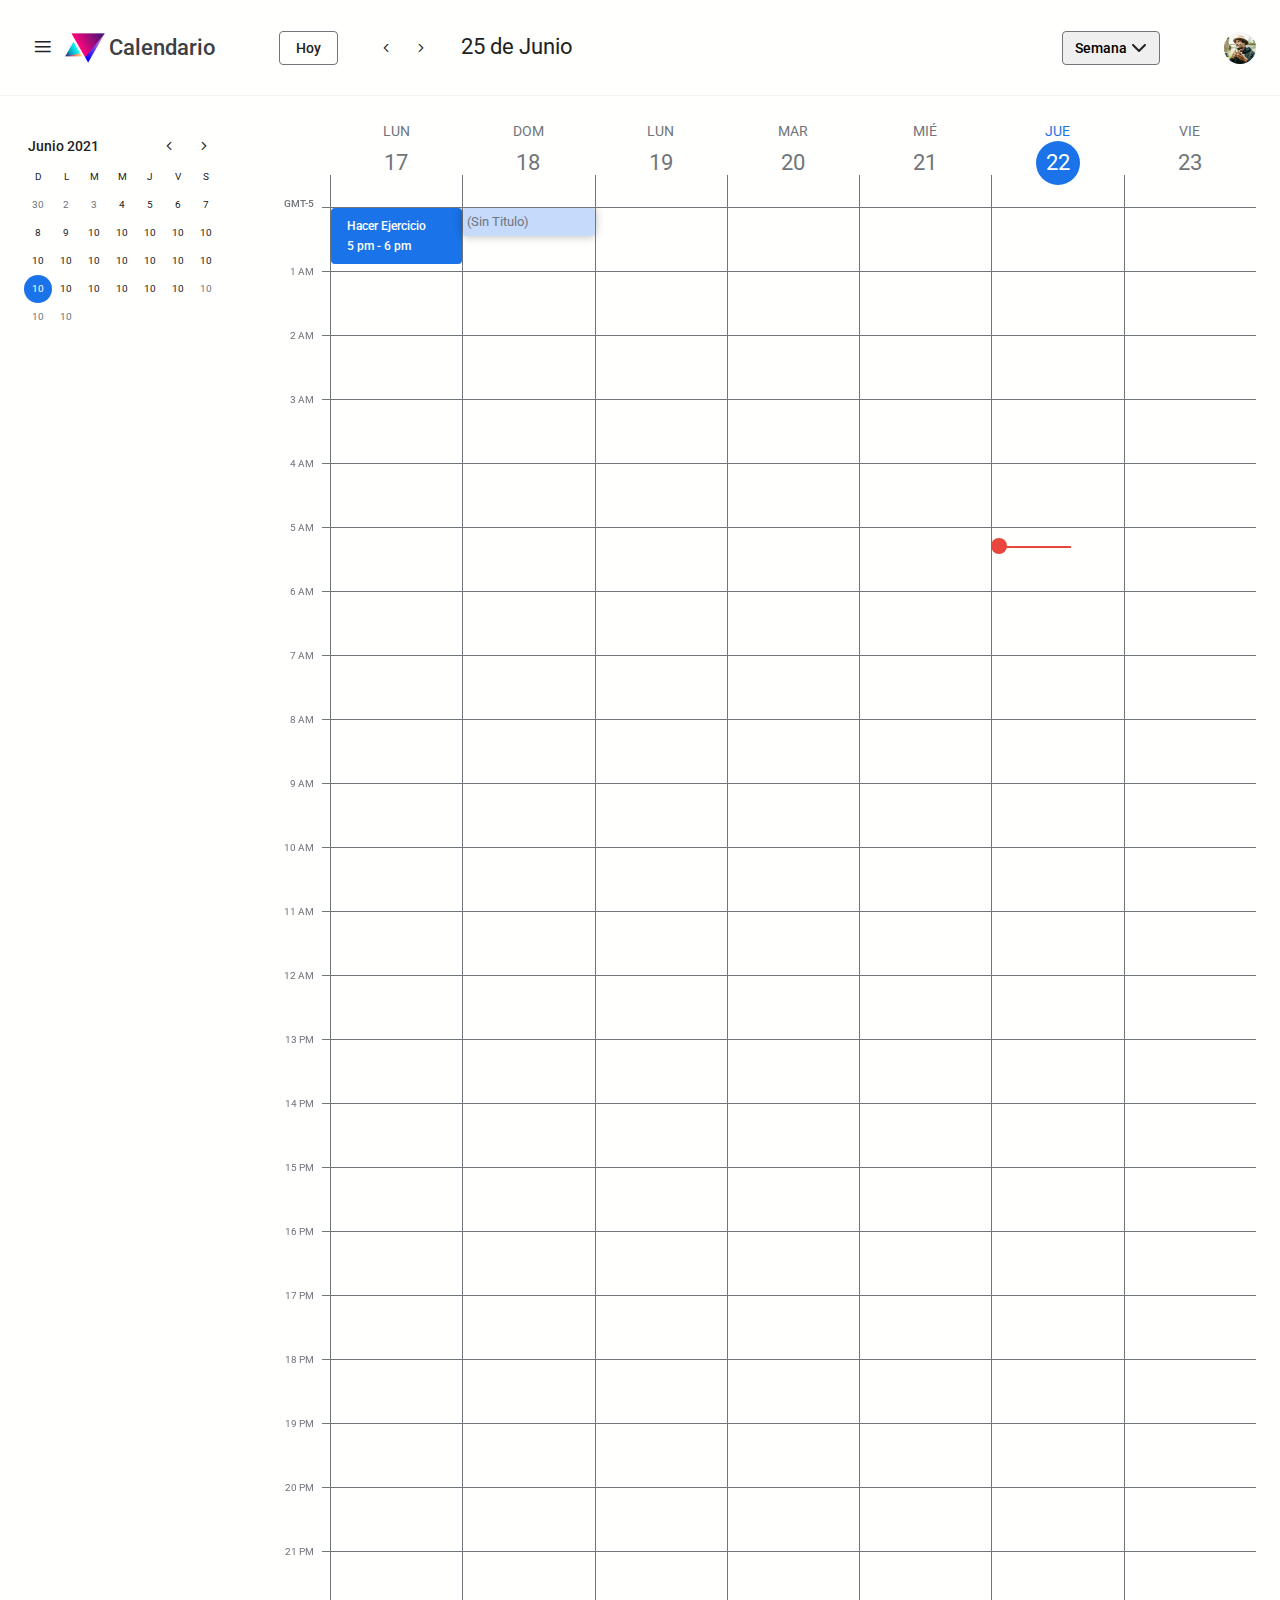
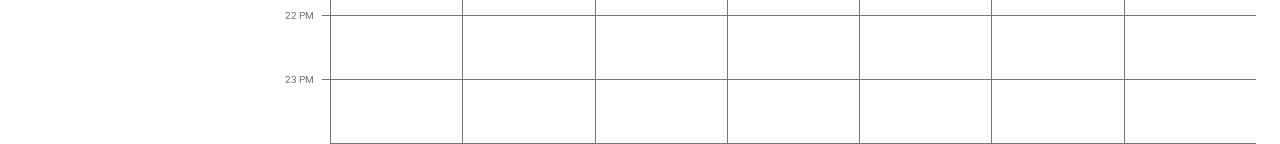
==== commit ebc509bd: ":lipstick: done" ====
--- a/index.html
+++ b/index.html
@@ -114,57 +114,57 @@
         <h2 class="calendarDay">
           <a href="./calendar-by-day.html">
             <time datetime="06-06-2021" aria-label="Domingo 06 de Junio">
+              <span>LUN</span> <br>
+              <span>17</span>
+            </time>
+          </a>
+        </h2>
+
+        <h2 class="calendarDay">
+          <a href="./calendar-by-day.html">
+            <time datetime="06-06-2021" aria-label="Domingo 06 de Junio">
               <span>DOM</span> <br>
-              <span>6</span>
-            </time>
-          </a>
-        </h2>
-
-        <h2 class="calendarDay">
-          <a href="./calendar-by-day.html">
-            <time datetime="06-06-2021" aria-label="Domingo 06 de Junio">
-              <span>DOM</span> <br>
-              <span>6</span>
-            </time>
-          </a>
-        </h2>
-        <h2 class="calendarDay">
-          <a href="./calendar-by-day.html">
-            <time datetime="06-06-2021" aria-label="Domingo 06 de Junio">
-              <span>DOM</span> <br>
-              <span>6</span>
-            </time>
-          </a>
-        </h2>
-        <h2 class="calendarDay">
-          <a href="./calendar-by-day.html">
-            <time datetime="06-06-2021" aria-label="Domingo 06 de Junio">
-              <span>DOM</span> <br>
-              <span>6</span>
-            </time>
-          </a>
-        </h2>
-        <h2 class="calendarDay">
-          <a href="./calendar-by-day.html">
-            <time datetime="06-06-2021" aria-label="Domingo 06 de Junio">
-              <span>DOM</span> <br>
-              <span>6</span>
+              <span>18</span>
+            </time>
+          </a>
+        </h2>
+        <h2 class="calendarDay">
+          <a href="./calendar-by-day.html">
+            <time datetime="06-06-2021" aria-label="Domingo 06 de Junio">
+              <span>LUN</span> <br>
+              <span>19</span>
+            </time>
+          </a>
+        </h2>
+        <h2 class="calendarDay">
+          <a href="./calendar-by-day.html">
+            <time datetime="06-06-2021" aria-label="Domingo 06 de Junio">
+              <span>MAR</span> <br>
+              <span>20</span>
+            </time>
+          </a>
+        </h2>
+        <h2 class="calendarDay">
+          <a href="./calendar-by-day.html">
+            <time datetime="06-06-2021" aria-label="Domingo 06 de Junio">
+              <span>MIÉ</span> <br>
+              <span>21</span>
             </time>
           </a>
         </h2>
         <h2 class="calendarDay is-selected">
           <a href="./calendar-by-day.html">
             <time datetime="06-06-2021" aria-label="Domingo 06 de Junio">
-              <span>DOM</span> <br>
-              <span>6</span>
-            </time>
-          </a>
-        </h2>
-        <h2 class="calendarDay">
-          <a href="./calendar-by-day.html">
-            <time datetime="06-06-2021" aria-label="Domingo 06 de Junio">
-              <span>DOM</span> <br>
-              <span>6</span>
+              <span>JUE</span> <br>
+              <span>22</span>
+            </time>
+          </a>
+        </h2>
+        <h2 class="calendarDay">
+          <a href="./calendar-by-day.html">
+            <time datetime="06-06-2021" aria-label="Domingo 06 de Junio">
+              <span>VIE</span> <br>
+              <span>23</span>
             </time>
           </a>
         </h2>
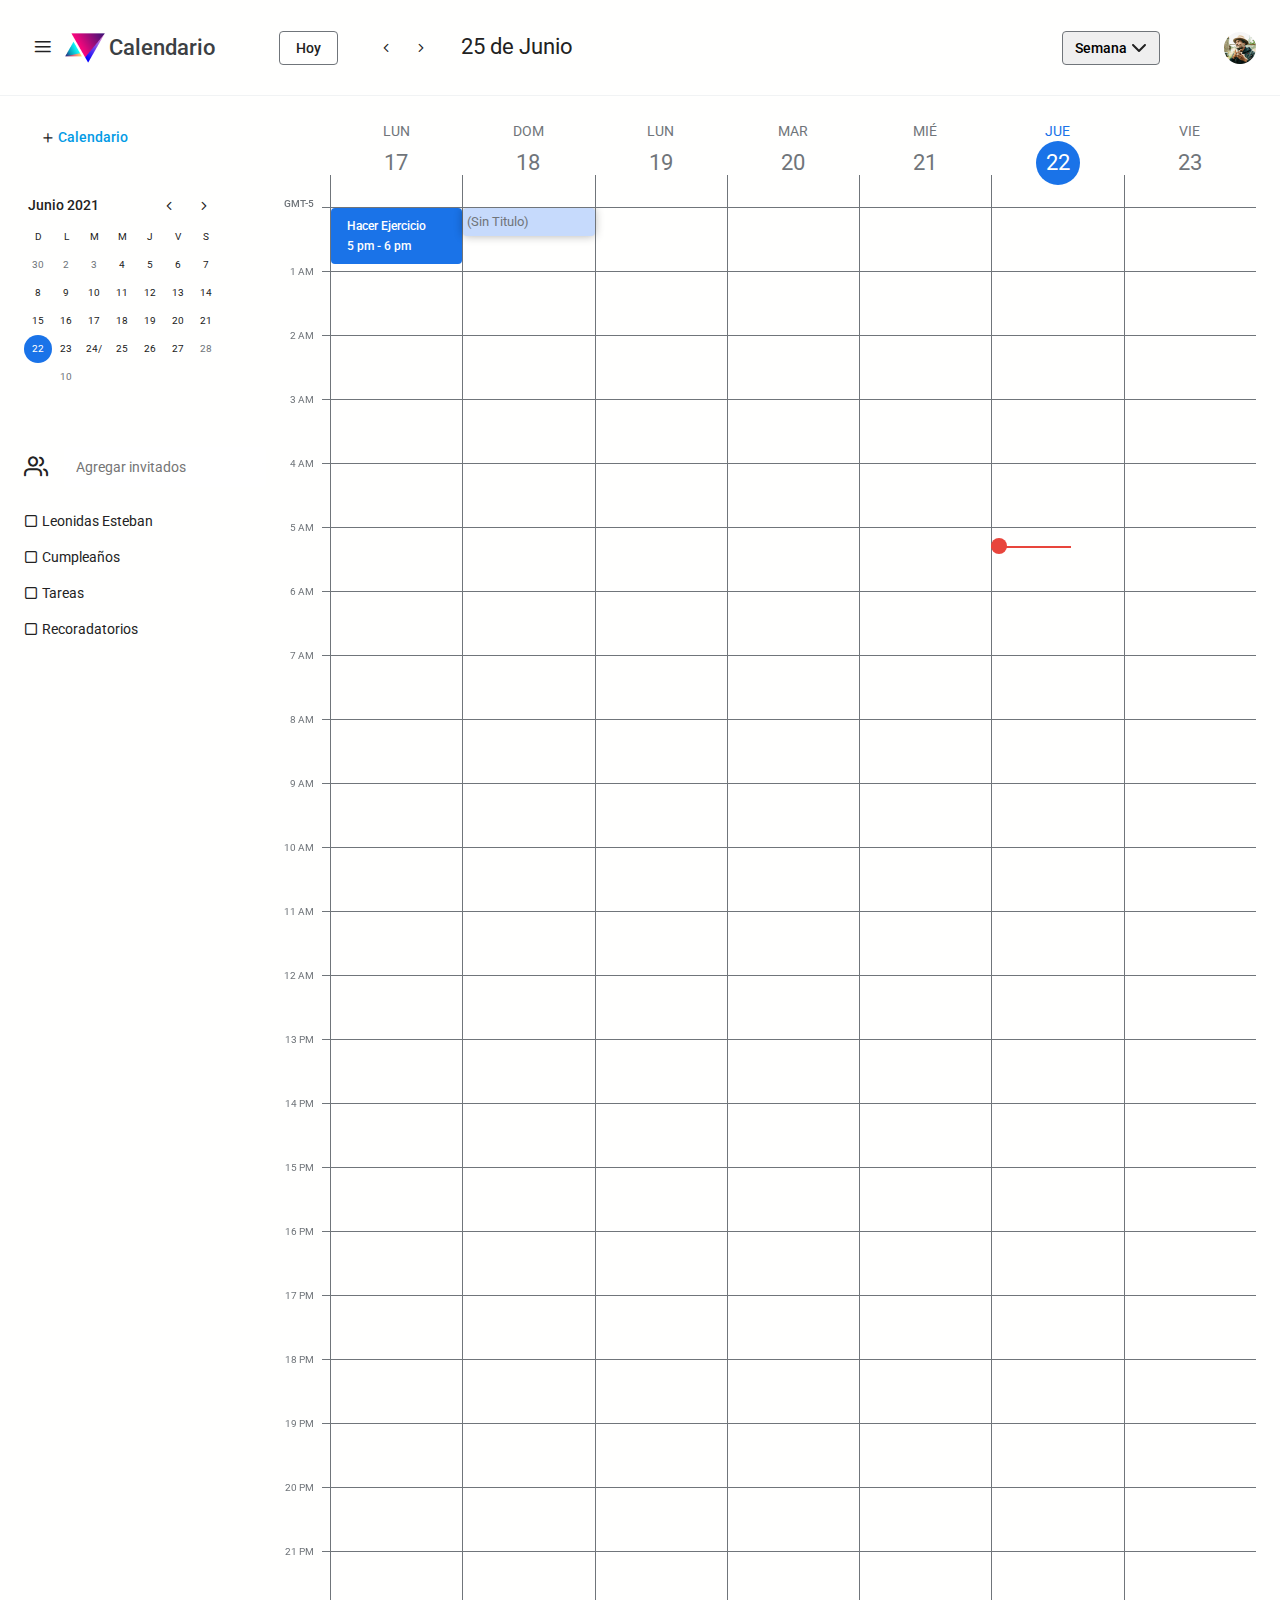
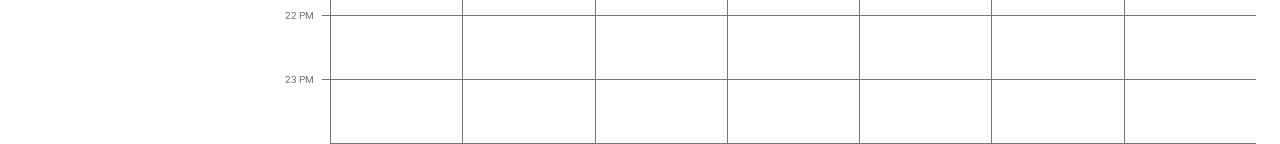
==== commit 528151cc: ":card_file_box:  add dark" ====
--- a/index.html
+++ b/index.html
@@ -15,50 +15,56 @@
 <body>
   <div class="page">
     <header class="header">
-         <div class="header-calendar-1">
-          <div class="calendar-1">
-            <button class="button is-compact"><i class="icon-hamburguer-button"></i></button>
-            <img src="./icons/logo.png" aria-current="Page" aria-label="Calendar" tabindex="-1" alt="logo de la web">
-            <h2 class="calendar-text"> Calendario</h2>
+      <div class="header-calendar-1">
+        <div class="calendar-1">
+          <button class="button is-compact"><i class="icon-hamburguer-button"></i></button>
+          <img src="./icons/logo.png" aria-current="Page" aria-label="Calendar" tabindex="-1" alt="logo de la web">
+          <h2 class="calendar-text"> Calendario</h2>
+        </div>
+
+        <div class="calendar-1-1">
+          <a class="button is-secondary" href="#">Hoy</a>
+          <div class="calendar-status">
+            <span class="calendar-status-navigation">
+              <a href="" class="button is-compact" aria-label="Siguiente semana"><i aria-hidden="true"
+                  class="icon-chevron-left">
+                </i></a>
+              <a href="" class="button is-compact" aria-label="Semana anterior"><i aria-hidden="true"
+                  class="icon-chevron-right">
+                </i></a>
+            </span>
+            <time class="calendar-status-actual" datetime="25-06-2021">25 de Junio</time>
           </div>
-
-          <div class="calendar-1-1">
-            <a class="button is-secondary" href="#">Hoy</a>
-            <div class="calendar-status">
-              <span class="calendar-status-navigation">
-                <a href="" class="button is-compact" aria-label="Siguiente semana"><i aria-hidden="true"
-                    class="icon-chevron-left">
-                  </i></a>
-                <a href="" class="button is-compact" aria-label="Semana anterior"><i aria-hidden="true"
-                    class="icon-chevron-right">
-                  </i></a>
-              </span>
-              <time class="calendar-status-actual" datetime="25-06-2021">25 de Junio</time>
-            </div>
-          </div>
-         </div>
-
-
-        <div class="calendar-group-2">
-          <select class="select" name="" id="">
-            <option value="" selected>Semana</option>
-            <option value="">Dia</option>
-          </select>
-          <img src="./icons/user.png" alt="">
-        </div>
+        </div>
+      </div>
+
+
+      <div class="calendar-group-2">
+        <select class="select" name="" id="">
+          <option value="" selected>Semana</option>
+          <option value="">Dia</option>
+        </select>
+        <img src="./icons/user.png" alt="">
+      </div>
 
 
 
     </header>
     <div class="sidebar">
+
+      <button class="button is-rounded">
+        <i aria-hidden="true" class="icon-plus"></i> Calendario
+      </button>
       <div class="mini-calendar" aria-label="Calendario">
         <div class="mini-calendar-status">
           <time class="mini-calendar-days" datetime="2021-06">Junio 2021</time>
 
           <div class="mini-calendar-navigation">
-            <a href="" class="button is-compact" aria-label="Siguiente semana"><i aria-hidden="true" class="icon-chevron-left">
+            <a href="" class="button is-compact" aria-label="Siguiente semana"><i aria-hidden="true"
+                class="icon-chevron-left">
               </i></a>
-            <a href="" class="button is-compact" aria-label="Semana anterior"><i aria-hidden="true" class="icon-chevron-right">
+            <a href="" class="button is-compact" aria-label="Semana anterior"><i aria-hidden="true"
+                class="icon-chevron-right">
               </i></a>
           </div>
 
@@ -73,38 +79,70 @@
           <div class="mini-calendar-week-day">S</div>
         </div>
         <div class="mini-calendar-month">
-            <div class="mini-calendar-day is-inactive">30</div>
-            <div class="mini-calendar-day is-inactive ">2</div>
-            <div class="mini-calendar-day is-inactive">3</div>
-            <div class="mini-calendar-day">4</div>
-            <div class="mini-calendar-day">5</div>
-            <div class="mini-calendar-day">6</div>
-            <div class="mini-calendar-day">7</div>
-            <div class="mini-calendar-day">8</div>
-            <div class="mini-calendar-day">9</div>
-            <div class="mini-calendar-day">10</div>
-            <div class="mini-calendar-day">10</div>
-            <div class="mini-calendar-day">10</div>
-            <div class="mini-calendar-day">10</div>
-            <div class="mini-calendar-day">10</div>
-            <div class="mini-calendar-day">10</div>
-            <div class="mini-calendar-day">10</div>
-            <div class="mini-calendar-day">10</div>
-            <div class="mini-calendar-day">10</div>
-            <div class="mini-calendar-day">10</div>
-            <div class="mini-calendar-day">10</div>
-            <div class="mini-calendar-day">10</div>
-            <div class="mini-calendar-day is-selected-calendar">10</div>
-            <div class="mini-calendar-day">10</div>
-            <div class="mini-calendar-day">10</div>
-            <div class="mini-calendar-day">10</div>
-            <div class="mini-calendar-day">10</div>
-            <div class="mini-calendar-day">10</div>
-            <div class="mini-calendar-day is-inactive">10</div>
-            <div class="mini-calendar-day is-inactive">10</div>
-            <div class="mini-calendar-day is-inactive">10</div>
-        </div>
-
+          <div class="mini-calendar-day is-inactive">30</div>
+          <div class="mini-calendar-day is-inactive ">2</div>
+          <div class="mini-calendar-day is-inactive">3</div>
+          <div class="mini-calendar-day">4</div>
+          <div class="mini-calendar-day">5</div>
+          <div class="mini-calendar-day">6</div>
+          <div class="mini-calendar-day">7</div>
+          <div class="mini-calendar-day">8</div>
+          <div class="mini-calendar-day">9</div>
+          <div class="mini-calendar-day">10</div>
+          <div class="mini-calendar-day">11</div>
+          <div class="mini-calendar-day">12</div>
+          <div class="mini-calendar-day">13</div>
+          <div class="mini-calendar-day">14</div>
+          <div class="mini-calendar-day">15</div>
+          <div class="mini-calendar-day">16</div>
+          <div class="mini-calendar-day">17</div>
+          <div class="mini-calendar-day">18</div>
+          <div class="mini-calendar-day">19</div>
+          <div class="mini-calendar-day">20</div>
+          <div class="mini-calendar-day">21</div>
+          <div class="mini-calendar-day is-selected-calendar">22</div>
+          <div class="mini-calendar-day">23</div>
+          <div class="mini-calendar-day">24/</div>
+          <div class="mini-calendar-day">25</div>
+          <div class="mini-calendar-day">26</div>
+          <div class="mini-calendar-day">27</div>
+          <div class="mini-calendar-day is-inactive">28</div>
+          <div class="mini-calendar-day is-inactive"></div>
+          <div class="mini-calendar-day is-inactive">10</div>
+        </div>
+        <div class="mini-calendar-input">
+          <div class="input">
+            <i class="icon-users"></i>
+            <div class="input-body">
+              <input type="text" name="gess" list="gessts" placeholder="Agregar invitados">
+              <datalist id="gessts">
+                <option value="Juena"></option>
+                <option value="Leo"></option>
+                <option value="Mnatequilla"></option>
+              </datalist>
+            </div>
+          </div>
+        </div>
+
+       <div class="mini-invitate-team">
+         <i class="icon-check"></i>
+         <span>Leonidas Esteban</span>
+       </div>
+
+        <div class="mini-invitate-team">
+          <i class="icon-check"></i>
+          <span>Cumpleaños</span>
+        </div>
+
+        <div class="mini-invitate-team">
+          <i class="icon-check"></i>
+          <span>Tareas</span>
+        </div>
+
+        <div class="mini-invitate-team">
+          <i class="icon-check"></i>
+          <span>Recoradatorios</span>
+        </div>
       </div>
     </div>
     <main class="calendar">
@@ -370,13 +408,13 @@
       </div>
     </main>
   </div>
-  <dialog  class="modal">
+  <dialog class="modal">
     <form>
-       <div class="input is-outstanding">
-         <div class="input-body">
-           <input required name="title" type="text" placeholder="Design Meet">
-         </div>
-       </div>
+      <div class="input is-outstanding">
+        <div class="input-body">
+          <input required name="title" type="text" placeholder="Design Meet">
+        </div>
+      </div>
       <div class="input">
         <i class="icon-clock"></i>
         <div class="input-body">
@@ -400,26 +438,27 @@
 
       <div class="input">
         <i class="icon-gps"></i>
-         <div class="input-body">
+        <div class="input-body">
           <input type="text" placeholder="Agregar lugar">
-         </div>
+        </div>
 
       </div>
 
       <div class="input">
         <i class="icon-text"></i>
-      <div class="input-body">
-        <input type="file" multiple>
-      </div>
-
-      </div>
-
-        <div class="input">
-          <i class="icon-text"></i>
-          <div class="input-body">
-            <textarea name="description" id="" placeholder="Agregar descripción o archivo adjuntos" cols="30" rows="2"></textarea>
-          </div>
-        </div>
+        <div class="input-body">
+          <input type="file" multiple>
+        </div>
+
+      </div>
+
+      <div class="input">
+        <i class="icon-text"></i>
+        <div class="input-body">
+          <textarea name="description" id="" placeholder="Agregar descripción o archivo adjuntos" cols="30"
+            rows="2"></textarea>
+        </div>
+      </div>
     </form>
 
     <div class="modal-actions">
@@ -427,7 +466,7 @@
       <button class="button is-primary">Guardar</button>
     </div>
   </dialog>
- <script src="./js/app.js" type="module"> </script>
+  <script src="./js/app.js" type="module"> </script>
 </body>
 
 </html>